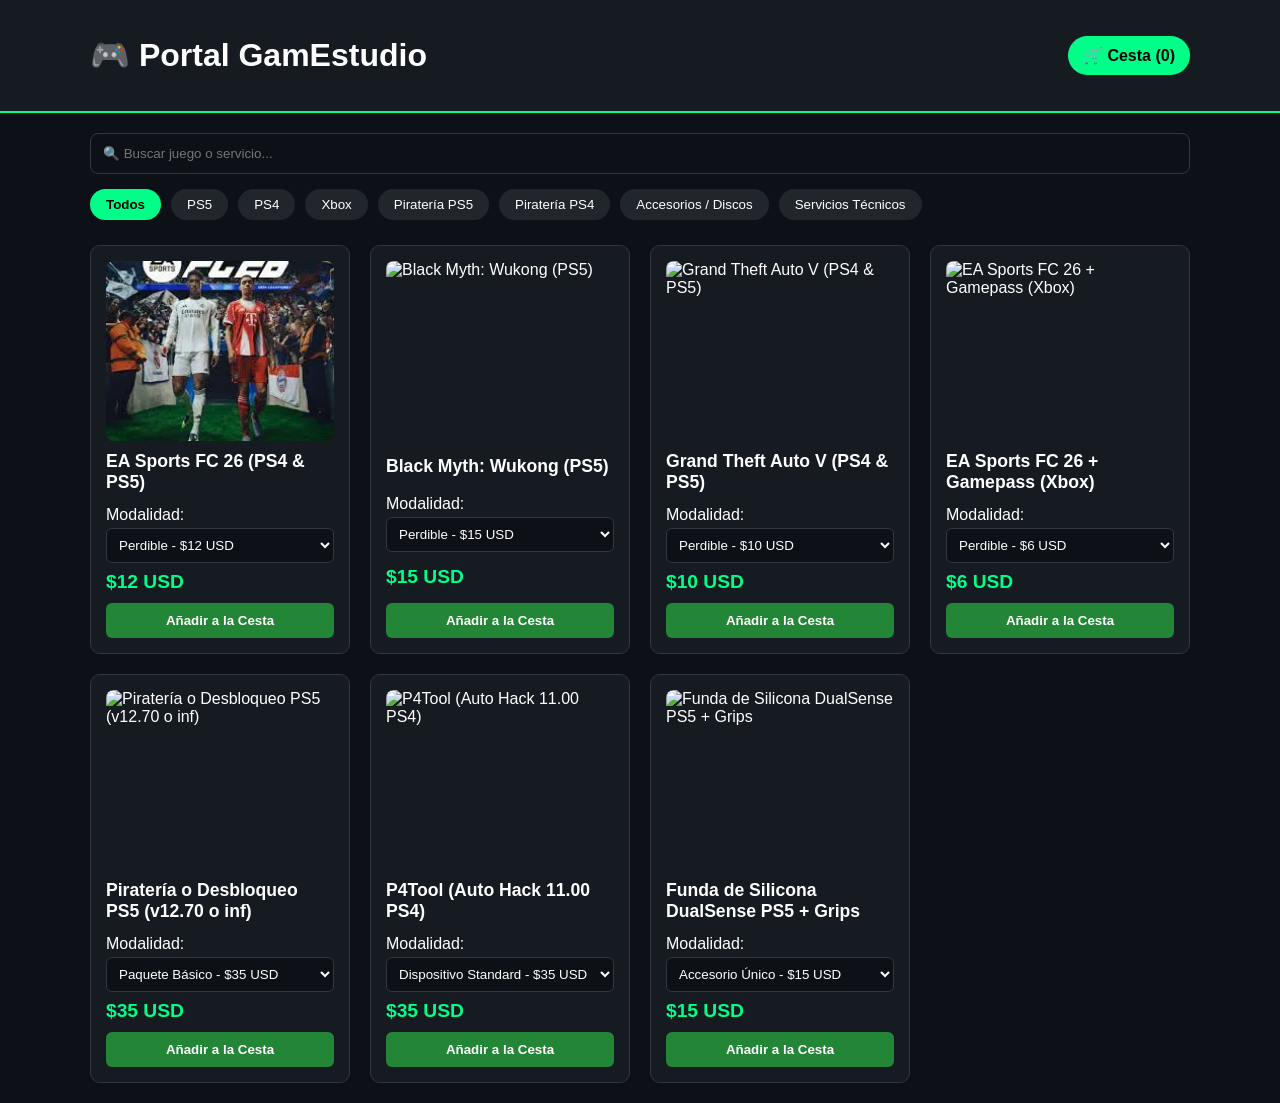
==== index.html @ 1c2d58c9 "Update index.html" ====
<!DOCTYPE html>
<html lang="es">
<head>
  <meta charset="UTF-8">
  <meta name="viewport" content="width=device-width, initial-scale=1.0">
  <title>Portal GamEstudio | Tienda de Videojuegos</title>
  <link rel="stylesheet" href="styles.css">
</head>
<body>

  <header>
    <div class="header-container">
      <h1>🎮 Portal GamEstudio</h1>
      <div class="cart-btn" onclick="toggleCart()">
        🛒 Cesta (<span id="cart-count">0</span>)
      </div>
    </div>
  </header>

  <main class="main-container">
    <!-- Buscador y Filtros por Categoría -->
    <section class="controls">
      <input type="text" id="search-input" placeholder="🔍 Buscar juego o servicio..." onkeyup="filterProducts()">
      <div class="categories">
        <button class="cat-btn active" onclick="filterCategory('todos')">Todos</button>
        <button class="cat-btn" onclick="filterCategory('ps5')">PS5</button>
        <button class="cat-btn" onclick="filterCategory('ps4')">PS4</button>
        <button class="cat-btn" onclick="filterCategory('xbox')">Xbox</button>
        <button class="cat-btn" onclick="filterCategory('pirateria_ps5')">Piratería PS5</button>
        <button class="cat-btn" onclick="filterCategory('pirateria_ps4')">Piratería PS4</button>
        <button class="cat-btn" onclick="filterCategory('perifericos')">Accesorios / Discos</button>
        <button class="cat-btn" onclick="filterCategory('servicios')">Servicios Técnicos</button>
      </div>
    </section>

    <!-- Catálogo de Productos -->
    <section id="product-grid" class="product-grid">
      <!-- Los productos se cargan dinámicamente -->
    </section>
  </main>

  <!-- Modal del Carrito de Compras -->
  <div id="cart-modal" class="cart-modal">
    <div class="cart-content">
      <h2>Tu Pedido</h2>
      <ul id="cart-items" class="cart-list"></ul>
      
      <!-- Desglose de Totales -->
      <div class="cart-total">
        <div style="font-size: 1.3rem;">Total: <strong>$<span id="cart-total-usd">0</span> USD</strong></div>
        <div id="cup-conversion-box" style="display: none; margin-top: 5px; color: #00ff88; font-weight: bold;">
          Equivalente a pagar: <span id="cart-total-cup">0</span> CUP
        </div>
      </div>

      <div class="form-group">
        <label>Tipo de Entrega:</label>
        <select id="delivery-type" onchange="toggleDeliveryAddress()">
          <option value="Tienda / Digital">En Tienda / Entrega Digital</option>
          <option value="Domicilio">Envío a Domicilio</option>
        </select>

        <!-- Campo de Dirección (Solo visible si selecciona Domicilio) -->
        <div id="address-group" style="display: none; margin-top: 10px;">
          <label>Dirección de entrega (La Habana):</label>
          <input type="text" id="client-address" placeholder="Ej: Calle 31 #4205 e/ 42 y 44, Marianao">
        </div>

        <label style="margin-top: 10px;">Moneda y Método de Pago:</label>
        <select id="payment-method" onchange="toggleExchangeRateInput()">
          <option value="USD - Efectivo">Efectivo en USD ($)</option>
          <option value="CUP - Transferencia">Transferencia en CUP (Transfermóvil / EnZona)</option>
          <option value="CUP - Efectivo">Efectivo en CUP</option>
        </select>

        <label style="margin-top: 10px;">Nombre completo:</label>
        <input type="text" id="client-name" placeholder="Ej: Carlos Pérez">
        
        <label>Teléfono de contacto:</label>
        <input type="tel" id="client-phone" placeholder="Ej: 5351234567">
      </div>

      <button class="btn-whatsapp" onclick="sendWhatsAppOrder()">📲 Enviar Pedido por WhatsApp</button>
      <button class="btn-close" onclick="toggleCart()">Cerrar</button>
    </div>
  </div>

  <!-- Contenedor para notificaciones flotantes -->
  <div id="toast-container" class="toast-container"></div>

  <script src="app.js"></script>
</body>
</html>
---- styles.css ----
:root {
  --bg-color: #0d1117;
  --card-bg: #161b22;
  --accent-color: #00ff88;
  --text-color: #ffffff;
  --secondary-text: #8b949e;
}

body {
  font-family: 'Segoe UI', Tahoma, Geneva, Verdana, sans-serif;
  background-color: var(--bg-color);
  color: var(--text-color);
  margin: 0;
  padding: 0;
}

header {
  background: #161b22;
  padding: 15px 20px;
  border-bottom: 2px solid var(--accent-color);
}

.header-container {
  max-width: 1100px;
  margin: 0 auto;
  display: flex;
  justify-content: space-between;
  align-items: center;
}

.cart-btn {
  background: var(--accent-color);
  color: #000;
  font-weight: bold;
  padding: 10px 15px;
  border-radius: 20px;
  cursor: pointer;
}

.main-container {
  max-width: 1100px;
  margin: 20px auto;
  padding: 0 15px;
}

.controls {
  margin-bottom: 20px;
}

#search-input {
  width: 100%;
  padding: 12px;
  border-radius: 8px;
  border: 1px solid #30363d;
  background: #0d1117;
  color: #fff;
  box-sizing: border-box;
  margin-bottom: 15px;
}

.categories {
  display: flex;
  gap: 10px;
  overflow-x: auto;
  padding-bottom: 5px;
}

.cat-btn {
  background: #21262d;
  color: #fff;
  border: none;
  padding: 8px 16px;
  border-radius: 20px;
  cursor: pointer;
  white-space: nowrap;
}

.cat-btn.active {
  background: var(--accent-color);
  color: #000;
  font-weight: bold;
}

.product-grid {
  display: grid;
  grid-template-columns: repeat(auto-fill, minmax(220px, 1fr));
  gap: 20px;
}

.product-card {
  background: var(--card-bg);
  border: 1px solid #30363d;
  border-radius: 10px;
  padding: 15px;
  display: flex;
  flex-direction: column;
  justify-content: space-between;
}

.product-card img {
  width: 100%;
  height: 180px;
  object-fit: cover;
  border-radius: 8px;
}

.product-card h3 {
  font-size: 1.1rem;
  margin: 10px 0 5px 0;
}

.price {
  color: var(--accent-color);
  font-size: 1.2rem;
  font-weight: bold;
  margin-bottom: 10px;
}

.option-select-container {
  margin: 8px 0;
}

.option-select-container select, .form-group select, .form-group input {
  width: 100%;
  padding: 8px;
  background: #0d1117;
  color: #fff;
  border: 1px solid #30363d;
  border-radius: 6px;
  margin-top: 4px;
  box-sizing: border-box;
}

.btn-add {
  background: #238636;
  color: white;
  border: none;
  padding: 10px;
  border-radius: 6px;
  cursor: pointer;
  font-weight: bold;
}

/* Modal Carrito */
.cart-modal {
  display: none;
  position: fixed;
  top: 0; left: 0; width: 100%; height: 100%;
  background: rgba(0,0,0,0.8);
  justify-content: center;
  align-items: center;
  z-index: 1000;
}

.cart-content {
  background: var(--card-bg);
  padding: 20px;
  border-radius: 10px;
  width: 90%;
  max-width: 450px;
  max-height: 90vh;
  overflow-y: auto;
}

.cart-list {
  list-style: none;
  padding: 0;
  max-height: 180px;
  overflow-y: auto;
}

.cart-item-row {
  display: flex;
  justify-content: space-between;
  align-items: center;
  background: #0d1117;
  padding: 8px;
  margin-bottom: 6px;
  border-radius: 6px;
  border: 1px solid #30363d;
}

.btn-delete {
  background: transparent;
  border: none;
  cursor: pointer;
  font-size: 1.1rem;
}

.cart-total {
  background: #21262d;
  padding: 10px;
  border-radius: 6px;
  margin: 10px 0;
  text-align: center;
}

.btn-whatsapp {
  background: #25d366;
  color: white;
  border: none;
  width: 100%;
  padding: 12px;
  border-radius: 6px;
  font-weight: bold;
  cursor: pointer;
  margin-top: 10px;
}

.btn-close {
  background: #da3633;
  color: white;
  border: none;
  width: 100%;
  padding: 8px;
  border-radius: 6px;
  margin-top: 5px;
  cursor: pointer;
}
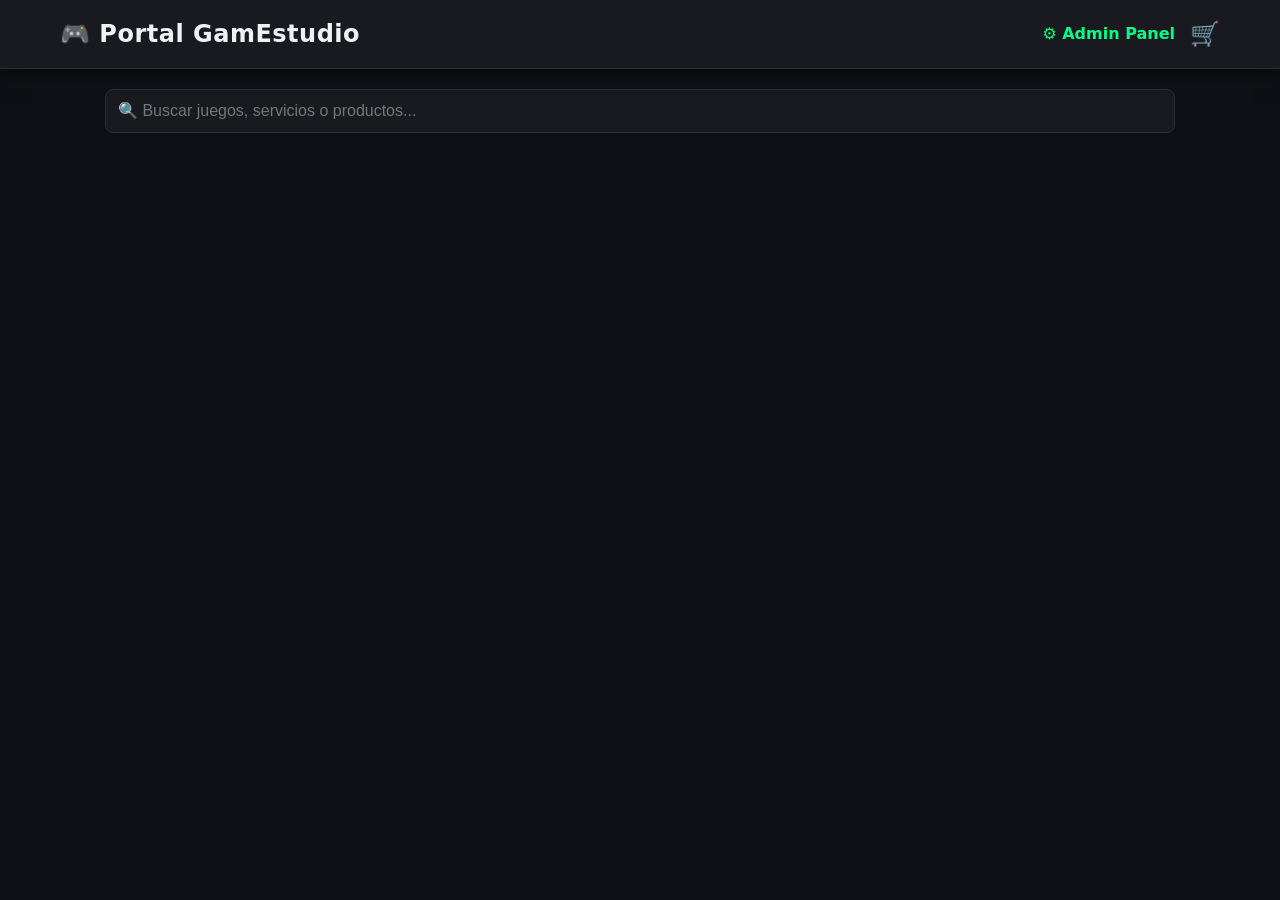
==== commit 8b99a291: "Update index.html" ====
--- a/index.html
+++ b/index.html
@@ -3,89 +3,114 @@
 <head>
   <meta charset="UTF-8">
   <meta name="viewport" content="width=device-width, initial-scale=1.0">
-  <title>Portal GamEstudio | Tienda de Videojuegos</title>
+  <title>Portal GamEstudio - Tienda Digital</title>
   <link rel="stylesheet" href="styles.css">
+  <style>
+    /* Estilos base para el modal de la cesta */
+    .modal {
+      display: none;
+      position: fixed;
+      top: 0;
+      left: 0;
+      width: 100%;
+      height: 100%;
+      background: rgba(0, 0, 0, 0.7);
+      justify-content: center;
+      align-items: center;
+      z-index: 1000;
+    }
+    .modal-content {
+      background: var(--bg-card, #1e1e2f);
+      padding: 20px;
+      border-radius: 12px;
+      width: 90%;
+      max-width: 500px;
+      max-height: 80vh;
+      overflow-y: auto;
+      border: 1px solid var(--border-color, #333);
+      position: relative;
+      color: var(--text-main, #fff);
+    }
+    .close-btn {
+      position: absolute;
+      top: 10px;
+      right: 15px;
+      font-size: 1.5rem;
+      cursor: pointer;
+      background: none;
+      border: none;
+      color: var(--text-muted, #aaa);
+    }
+  </style>
 </head>
 <body>
 
   <header>
-    <div class="header-container">
+    <div class="header-container" style="display:flex; justify-content:space-between; align-items:center; padding: 15px 20px;">
       <h1>🎮 Portal GamEstudio</h1>
-      <div class="cart-btn" onclick="toggleCart()">
-        🛒 Cesta (<span id="cart-count">0</span>)
+      <div style="display:flex; gap:15px; align-items:center;">
+        <a href="admin.html" style="color: var(--accent-color, #00ff88); text-decoration: none; font-weight: bold;">⚙️ Admin Panel</a>
+        <button type="button" onclick="abrirModalCarrito()" style="position:relative; background:none; border:none; font-size:1.5rem; cursor:pointer;">
+          🛒 <span id="cart-count" style="display:none; position:absolute; top:-5px; right:-10px; background:red; color:white; border-radius:50%; padding:2px 6px; font-size:0.75rem; font-weight:bold;">0</span>
+        </button>
       </div>
     </div>
   </header>
 
-  <main class="main-container">
-    <!-- Buscador y Filtros por Categoría -->
-    <section class="controls">
-      <input type="text" id="search-input" placeholder="🔍 Buscar juego o servicio..." onkeyup="filterProducts()">
-      <div class="categories">
-        <button class="cat-btn active" onclick="filterCategory('todos')">Todos</button>
-        <button class="cat-btn" onclick="filterCategory('ps5')">PS5</button>
-        <button class="cat-btn" onclick="filterCategory('ps4')">PS4</button>
-        <button class="cat-btn" onclick="filterCategory('xbox')">Xbox</button>
-        <button class="cat-btn" onclick="filterCategory('pirateria_ps5')">Piratería PS5</button>
-        <button class="cat-btn" onclick="filterCategory('pirateria_ps4')">Piratería PS4</button>
-        <button class="cat-btn" onclick="filterCategory('perifericos')">Accesorios / Discos</button>
-        <button class="cat-btn" onclick="filterCategory('servicios')">Servicios Técnicos</button>
-      </div>
-    </section>
+  <main style="max-width: 1100px; margin: 20px auto; padding: 0 15px;">
+    <!-- Buscador -->
+    <div style="margin-bottom: 20px;">
+      <input type="text" id="search-input" placeholder="🔍 Buscar juegos, servicios o productos..." oninput="filtrarProductos()" style="width: 100%; padding: 12px; border-radius: 8px; border: 1px solid var(--border-color, #333); background: var(--bg-card, #1e1e2f); color: #fff;">
+    </div>
 
-    <!-- Catálogo de Productos -->
-    <section id="product-grid" class="product-grid">
-      <!-- Los productos se cargan dinámicamente -->
-    </section>
+    <!-- Navegación por Categorías -->
+    <nav id="nav-categorias" style="display: flex; gap: 10px; flex-wrap: wrap; margin-bottom: 25px;">
+      <!-- Se carga dinámicamente -->
+    </nav>
+
+    <!-- Catálogo -->
+    <div id="grid-productos" style="display: grid; grid-template-columns: repeat(auto-fill, minmax(220px, 1fr)); gap: 20px;">
+      <!-- Se carga dinámicamente -->
+    </div>
   </main>
 
-  <!-- Modal del Carrito de Compras -->
-  <div id="cart-modal" class="cart-modal">
-    <div class="cart-content">
-      <h2>Tu Pedido</h2>
-      <ul id="cart-items" class="cart-list"></ul>
+  <!-- Modal Cesta de Compras -->
+  <div id="cart-modal" class="modal">
+    <div class="modal-content">
+      <button type="button" class="close-btn" onclick="cerrarModalCarrito()">×</button>
+      <h3>🛒 Tu Cesta de Compras</h3>
       
-      <!-- Desglose de Totales -->
-      <div class="cart-total">
-        <div style="font-size: 1.3rem;">Total: <strong>$<span id="cart-total-usd">0</span> USD</strong></div>
-        <div id="cup-conversion-box" style="display: none; margin-top: 5px; color: #00ff88; font-weight: bold;">
-          Equivalente a pagar: <span id="cart-total-cup">0</span> CUP
-        </div>
+      <div id="cart-items-container" style="margin: 20px 0;">
+        <!-- Elementos del carrito -->
       </div>
 
-      <div class="form-group">
-        <label>Tipo de Entrega:</label>
-        <select id="delivery-type" onchange="toggleDeliveryAddress()">
-          <option value="Tienda / Digital">En Tienda / Entrega Digital</option>
-          <option value="Domicilio">Envío a Domicilio</option>
-        </select>
-
-        <!-- Campo de Dirección (Solo visible si selecciona Domicilio) -->
-        <div id="address-group" style="display: none; margin-top: 10px;">
-          <label>Dirección de entrega (La Habana):</label>
-          <input type="text" id="client-address" placeholder="Ej: Calle 31 #4205 e/ 42 y 44, Marianao">
+      <div style="border-top: 1px solid var(--border-color, #333); padding-top: 15px; margin-top: 15px;">
+        <div style="display: flex; justify-content: space-between; margin-bottom: 8px;">
+          <span>Total en USD:</span>
+          <strong id="cart-total-usd">$0.00 USD</strong>
         </div>
 
-        <label style="margin-top: 10px;">Moneda y Método de Pago:</label>
-        <select id="payment-method" onchange="toggleExchangeRateInput()">
-          <option value="USD - Efectivo">Efectivo en USD ($)</option>
-          <option value="CUP - Transferencia">Transferencia en CUP (Transfermóvil / EnZona)</option>
-          <option value="CUP - Efectivo">Efectivo en CUP</option>
-        </select>
+        <div style="display: flex; justify-content: space-between; align-items: center; margin-bottom: 15px;">
+          <label for="cart-currency-select">Moneda de Pago:</label>
+          <select id="cart-currency-select" onchange="calcularTotalConvertido()" style="padding: 5px; border-radius: 4px; background: var(--bg-primary, #121212); color: #fff; border: 1px solid var(--border-color, #333);">
+            <option value="USD">USD ($)</option>
+            <option value="CUP">CUP (₱)</option>
+            <option value="MLC">MLC ($)</option>
+          </select>
+        </div>
 
-        <label style="margin-top: 10px;">Nombre completo:</label>
-        <input type="text" id="client-name" placeholder="Ej: Carlos Pérez">
-        
-        <label>Teléfono de contacto:</label>
-        <input type="tel" id="client-phone" placeholder="Ej: 5351234567">
+        <div style="display: flex; justify-content: space-between; font-size: 1.1rem; color: var(--accent-color, #00ff88); font-weight: bold; margin-bottom: 20px;">
+          <span>Total Convertido:</span>
+          <span id="cart-total-convertido">0.00 USD</span>
+        </div>
+
+        <button type="button" class="btn-whatsapp" onclick="enviarPedidoWhatsApp(event)" style="width: 100%; padding: 12px; background: #25D366; color: #000; border: none; border-radius: 8px; font-weight: bold; cursor: pointer; font-size: 1rem;">
+          📲 Enviar Pedido por WhatsApp
+        </button>
       </div>
-
-      <button class="btn-whatsapp" onclick="sendWhatsAppOrder()">📲 Enviar Pedido por WhatsApp</button>
-      <button class="btn-close" onclick="toggleCart()">Cerrar</button>
     </div>
   </div>
 
-  <!-- Contenedor para notificaciones flotantes -->
   <div id="toast-container" class="toast-container"></div>
 
   <script src="app.js"></script>
--- a/styles.css
+++ b/styles.css
@@ -1,100 +1,155 @@
+/* ==========================================================================
+   1. VARIABLES Y CONFIGURACIÓN GENERAL
+   ========================================================================== */
 :root {
-  --bg-color: #0d1117;
-  --card-bg: #161b22;
+  --bg-primary: #0f1015;
+  --bg-card: #181a20;
+  --bg-modal: #1c1f26;
   --accent-color: #00ff88;
-  --text-color: #ffffff;
-  --secondary-text: #8b949e;
-}
-
-body {
-  font-family: 'Segoe UI', Tahoma, Geneva, Verdana, sans-serif;
-  background-color: var(--bg-color);
-  color: var(--text-color);
+  --accent-hover: #00cc6a;
+  --text-main: #f0f0f5;
+  --text-muted: #a0a5b5;
+  --border-color: #2a2e39;
+  --danger-color: #ff4757;
+  --font-family: 'Segoe UI', system-ui, -apple-system, sans-serif;
+}
+
+* {
+  box-sizing: border-box;
   margin: 0;
   padding: 0;
 }
 
+body {
+  background-color: var(--bg-primary);
+  color: var(--text-main);
+  font-family: var(--font-family);
+  line-height: 1.6;
+  padding-bottom: 40px;
+}
+
+/* ==========================================================================
+   2. ENCABEZADO (HEADER)
+   ========================================================================== */
 header {
-  background: #161b22;
+  background-color: var(--bg-card);
+  border-bottom: 1px solid var(--border-color);
+  position: sticky;
+  top: 0;
+  z-index: 1000;
+  box-shadow: 0 4px 20px rgba(0, 0, 0, 0.5);
+}
+
+.header-container {
+  max-width: 1200px;
+  margin: 0 auto;
   padding: 15px 20px;
-  border-bottom: 2px solid var(--accent-color);
-}
-
-.header-container {
-  max-width: 1100px;
-  margin: 0 auto;
   display: flex;
   justify-content: space-between;
   align-items: center;
+}
+
+header h1 {
+  font-size: 1.5rem;
+  color: var(--text-main);
+  letter-spacing: 0.5px;
 }
 
 .cart-btn {
   background: var(--accent-color);
   color: #000;
   font-weight: bold;
-  padding: 10px 15px;
+  padding: 10px 18px;
   border-radius: 20px;
   cursor: pointer;
-}
-
+  transition: transform 0.2s ease, background 0.2s ease;
+}
+
+.cart-btn:hover {
+  background: var(--accent-hover);
+  transform: scale(1.03);
+}
+
+/* ==========================================================================
+   3. CONTROLES: BUSCADOR Y CATEGORÍAS
+   ========================================================================== */
 .main-container {
-  max-width: 1100px;
-  margin: 20px auto;
-  padding: 0 15px;
+  max-width: 1200px;
+  margin: 25px auto;
+  padding: 0 20px;
 }
 
 .controls {
-  margin-bottom: 20px;
+  margin-bottom: 30px;
+  display: flex;
+  flex-direction: column;
+  gap: 15px;
 }
 
 #search-input {
   width: 100%;
-  padding: 12px;
-  border-radius: 8px;
-  border: 1px solid #30363d;
-  background: #0d1117;
-  color: #fff;
-  box-sizing: border-box;
-  margin-bottom: 15px;
+  padding: 14px 18px;
+  border-radius: 10px;
+  border: 1px solid var(--border-color);
+  background-color: var(--bg-card);
+  color: var(--text-main);
+  font-size: 1rem;
+  outline: none;
+  transition: border-color 0.2s ease;
+}
+
+#search-input:focus {
+  border-color: var(--accent-color);
 }
 
 .categories {
   display: flex;
-  gap: 10px;
-  overflow-x: auto;
-  padding-bottom: 5px;
+  flex-wrap: wrap;
+  gap: 8px;
 }
 
 .cat-btn {
-  background: #21262d;
-  color: #fff;
-  border: none;
+  background-color: var(--bg-card);
+  color: var(--text-muted);
+  border: 1px solid var(--border-color);
   padding: 8px 16px;
   border-radius: 20px;
   cursor: pointer;
-  white-space: nowrap;
-}
-
+  font-size: 0.9rem;
+  transition: all 0.2s ease;
+}
+
+.cat-btn:hover,
 .cat-btn.active {
-  background: var(--accent-color);
+  background-color: var(--accent-color);
   color: #000;
-  font-weight: bold;
-}
-
+  border-color: var(--accent-color);
+  font-weight: 600;
+}
+
+/* ==========================================================================
+   4. GRILLA DE PRODUCTOS Y TARJETAS
+   ========================================================================== */
 .product-grid {
   display: grid;
-  grid-template-columns: repeat(auto-fill, minmax(220px, 1fr));
+  grid-template-columns: repeat(auto-fill, minmax(260px, 1fr));
   gap: 20px;
 }
 
 .product-card {
-  background: var(--card-bg);
-  border: 1px solid #30363d;
-  border-radius: 10px;
-  padding: 15px;
+  background-color: var(--bg-card);
+  border: 1px solid var(--border-color);
+  border-radius: 12px;
+  padding: 16px;
   display: flex;
   flex-direction: column;
   justify-content: space-between;
+  transition: transform 0.2s ease, box-shadow 0.2s ease;
+}
+
+.product-card:hover {
+  transform: translateY(-4px);
+  box-shadow: 0 8px 25px rgba(0, 0, 0, 0.4);
 }
 
 .product-card img {
@@ -102,69 +157,101 @@
   height: 180px;
   object-fit: cover;
   border-radius: 8px;
+  margin-bottom: 12px;
+  background-color: #000;
 }
 
 .product-card h3 {
   font-size: 1.1rem;
-  margin: 10px 0 5px 0;
-}
-
-.price {
+  margin-bottom: 10px;
+  line-height: 1.3;
+}
+
+.option-select-container {
+  margin-bottom: 12px;
+}
+
+.option-select-container label {
+  display: block;
+  font-size: 0.8rem;
+  color: var(--text-muted);
+  margin-bottom: 4px;
+}
+
+.product-card select {
+  width: 100%;
+  padding: 8px;
+  border-radius: 6px;
+  border: 1px solid var(--border-color);
+  background-color: var(--bg-primary);
+  color: var(--text-main);
+  outline: none;
+}
+
+.product-card .price {
+  font-size: 1.25rem;
+  font-weight: bold;
   color: var(--accent-color);
-  font-size: 1.2rem;
+  margin-bottom: 12px;
+}
+
+.btn-add {
+  background-color: transparent;
+  color: var(--accent-color);
+  border: 1px solid var(--accent-color);
+  padding: 10px;
+  border-radius: 8px;
   font-weight: bold;
-  margin-bottom: 10px;
-}
-
-.option-select-container {
-  margin: 8px 0;
-}
-
-.option-select-container select, .form-group select, .form-group input {
-  width: 100%;
-  padding: 8px;
-  background: #0d1117;
-  color: #fff;
-  border: 1px solid #30363d;
-  border-radius: 6px;
-  margin-top: 4px;
-  box-sizing: border-box;
-}
-
-.btn-add {
-  background: #238636;
-  color: white;
-  border: none;
-  padding: 10px;
-  border-radius: 6px;
-  cursor: pointer;
-  font-weight: bold;
-}
-
-/* Modal Carrito */
+  cursor: pointer;
+  width: 100%;
+  transition: all 0.2s ease;
+}
+
+.btn-add:hover {
+  background-color: var(--accent-color);
+  color: #000;
+}
+
+/* ==========================================================================
+   5. MODAL DEL CARRITO / CESTA
+   ========================================================================== */
 .cart-modal {
   display: none;
   position: fixed;
-  top: 0; left: 0; width: 100%; height: 100%;
-  background: rgba(0,0,0,0.8);
+  top: 0;
+  left: 0;
+  width: 100%;
+  height: 100%;
+  background-color: rgba(0, 0, 0, 0.75);
+  backdrop-filter: blur(4px);
+  z-index: 1500;
   justify-content: center;
   align-items: center;
-  z-index: 1000;
+  padding: 15px;
 }
 
 .cart-content {
-  background: var(--card-bg);
-  padding: 20px;
-  border-radius: 10px;
-  width: 90%;
-  max-width: 450px;
+  background-color: var(--bg-modal);
+  border: 1px solid var(--border-color);
+  border-radius: 14px;
+  width: 100%;
+  max-width: 500px;
   max-height: 90vh;
   overflow-y: auto;
+  padding: 24px;
+  box-shadow: 0 10px 30px rgba(0, 0, 0, 0.6);
+}
+
+.cart-content h2 {
+  margin-bottom: 15px;
+  font-size: 1.4rem;
+  border-bottom: 1px solid var(--border-color);
+  padding-bottom: 10px;
 }
 
 .cart-list {
   list-style: none;
-  padding: 0;
+  margin-bottom: 15px;
   max-height: 180px;
   overflow-y: auto;
 }
@@ -173,47 +260,167 @@
   display: flex;
   justify-content: space-between;
   align-items: center;
-  background: #0d1117;
-  padding: 8px;
-  margin-bottom: 6px;
+  padding: 10px 0;
+  border-bottom: 1px solid var(--border-color);
+}
+
+.cart-item-row small span {
+  color: var(--accent-color);
+}
+
+.btn-delete {
+  background: none;
+  border: none;
+  cursor: pointer;
+  font-size: 1rem;
+  padding: 4px;
+}
+
+.cart-total {
+  background-color: var(--bg-primary);
+  padding: 12px 16px;
+  border-radius: 8px;
+  margin-bottom: 20px;
+  border: 1px solid var(--border-color);
+}
+
+/* Formulario dentro del modal */
+.form-group {
+  display: flex;
+  flex-direction: column;
+  gap: 8px;
+  margin-bottom: 20px;
+}
+
+.form-group label {
+  font-size: 0.85rem;
+  color: var(--text-muted);
+}
+
+.form-group input,
+.form-group select {
+  width: 100%;
+  padding: 10px 12px;
   border-radius: 6px;
-  border: 1px solid #30363d;
-}
-
-.btn-delete {
-  background: transparent;
+  border: 1px solid var(--border-color);
+  background-color: var(--bg-primary);
+  color: var(--text-main);
+  outline: none;
+  font-size: 0.95rem;
+}
+
+.form-group input:focus,
+.form-group select:focus {
+  border-color: var(--accent-color);
+}
+
+/* Botones del Modal */
+.btn-whatsapp {
+  width: 100%;
+  background-color: #25d366;
+  color: #fff;
   border: none;
-  cursor: pointer;
-  font-size: 1.1rem;
-}
-
-.cart-total {
-  background: #21262d;
+  padding: 12px;
+  border-radius: 8px;
+  font-weight: bold;
+  font-size: 1rem;
+  cursor: pointer;
+  margin-bottom: 10px;
+  transition: background-color 0.2s ease;
+}
+
+.btn-whatsapp:hover {
+  background-color: #1eb956;
+}
+
+.btn-close {
+  width: 100%;
+  background-color: transparent;
+  color: var(--text-muted);
+  border: 1px solid var(--border-color);
   padding: 10px;
-  border-radius: 6px;
-  margin: 10px 0;
-  text-align: center;
-}
-
-.btn-whatsapp {
-  background: #25d366;
-  color: white;
-  border: none;
-  width: 100%;
-  padding: 12px;
-  border-radius: 6px;
-  font-weight: bold;
-  cursor: pointer;
-  margin-top: 10px;
-}
-
-.btn-close {
-  background: #da3633;
-  color: white;
-  border: none;
-  width: 100%;
-  padding: 8px;
-  border-radius: 6px;
-  margin-top: 5px;
-  cursor: pointer;
-}
+  border-radius: 8px;
+  cursor: pointer;
+  transition: background-color 0.2s ease;
+}
+
+.btn-close:hover {
+  background-color: var(--border-color);
+  color: var(--text-main);
+}
+
+/* ==========================================================================
+   6. NOTIFICACIONES FLOTANTES (TOAST NOTIFICATIONS)
+   ========================================================================== */
+.toast-container {
+  position: fixed;
+  bottom: 20px;
+  right: 20px;
+  z-index: 2000;
+  display: flex;
+  flex-direction: column;
+  gap: 10px;
+  max-width: 90%;
+}
+
+.toast {
+  background: var(--bg-modal);
+  color: var(--text-main);
+  border-left: 4px solid var(--accent-color);
+  padding: 12px 20px;
+  border-radius: 8px;
+  box-shadow: 0 4px 15px rgba(0, 0, 0, 0.5);
+  font-size: 0.95rem;
+  display: flex;
+  align-items: center;
+  gap: 10px;
+  animation: slideIn 0.3s ease, fadeOut 0.3s ease 2.7s forwards;
+}
+
+@keyframes slideIn {
+  from {
+    transform: translateX(100%);
+    opacity: 0;
+  }
+  to {
+    transform: translateX(0);
+    opacity: 1;
+  }
+}
+
+@keyframes fadeOut {
+  from {
+    opacity: 1;
+  }
+  to {
+    opacity: 0;
+  }
+}
+
+/* ==========================================================================
+   7. ADAPTACIONES MÓVILES (RESPONSIVE)
+   ========================================================================== */
+@media (max-width: 600px) {
+  .header-container {
+    padding: 12px 15px;
+  }
+
+  header h1 {
+    font-size: 1.2rem;
+  }
+
+  .cart-btn {
+    padding: 8px 14px;
+    font-size: 0.9rem;
+  }
+
+  .product-grid {
+    grid-template-columns: 1fr;
+  }
+
+  .toast-container {
+    left: 10px;
+    right: 10px;
+    bottom: 10px;
+  }
+}
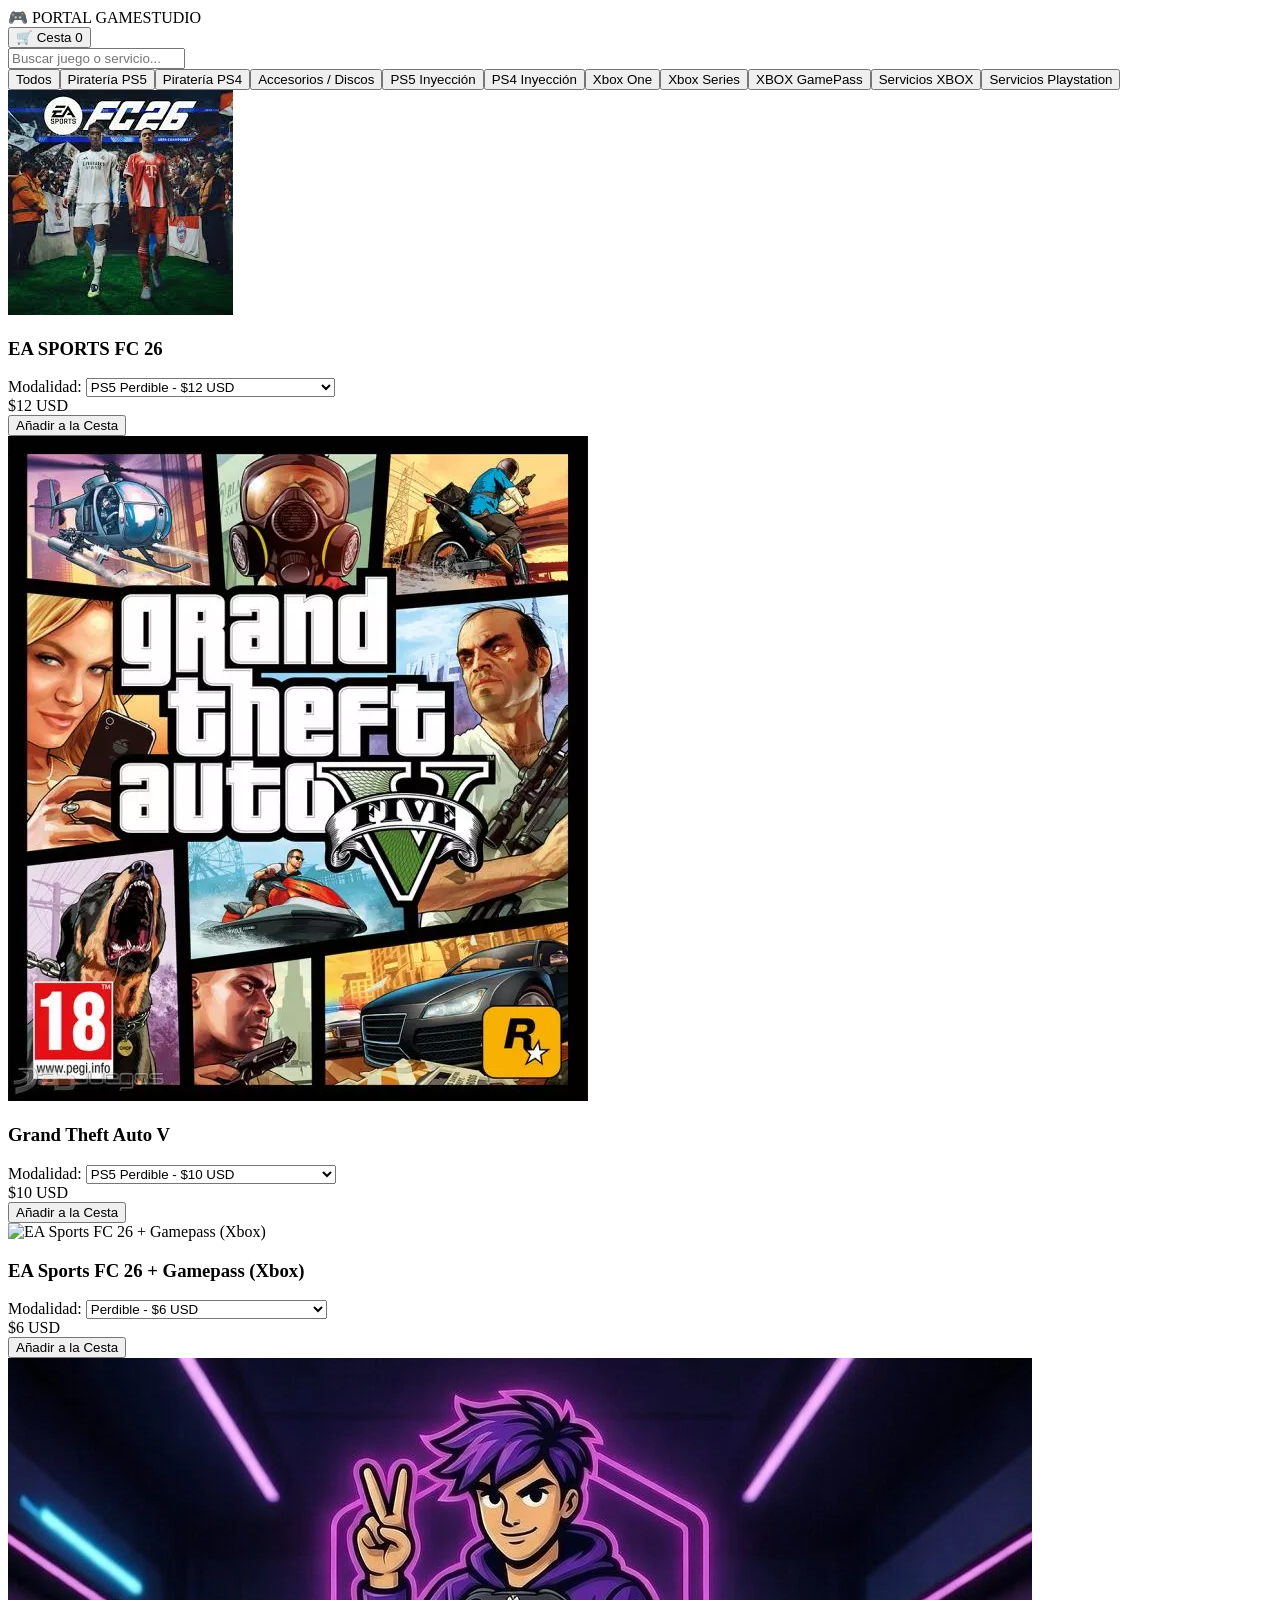
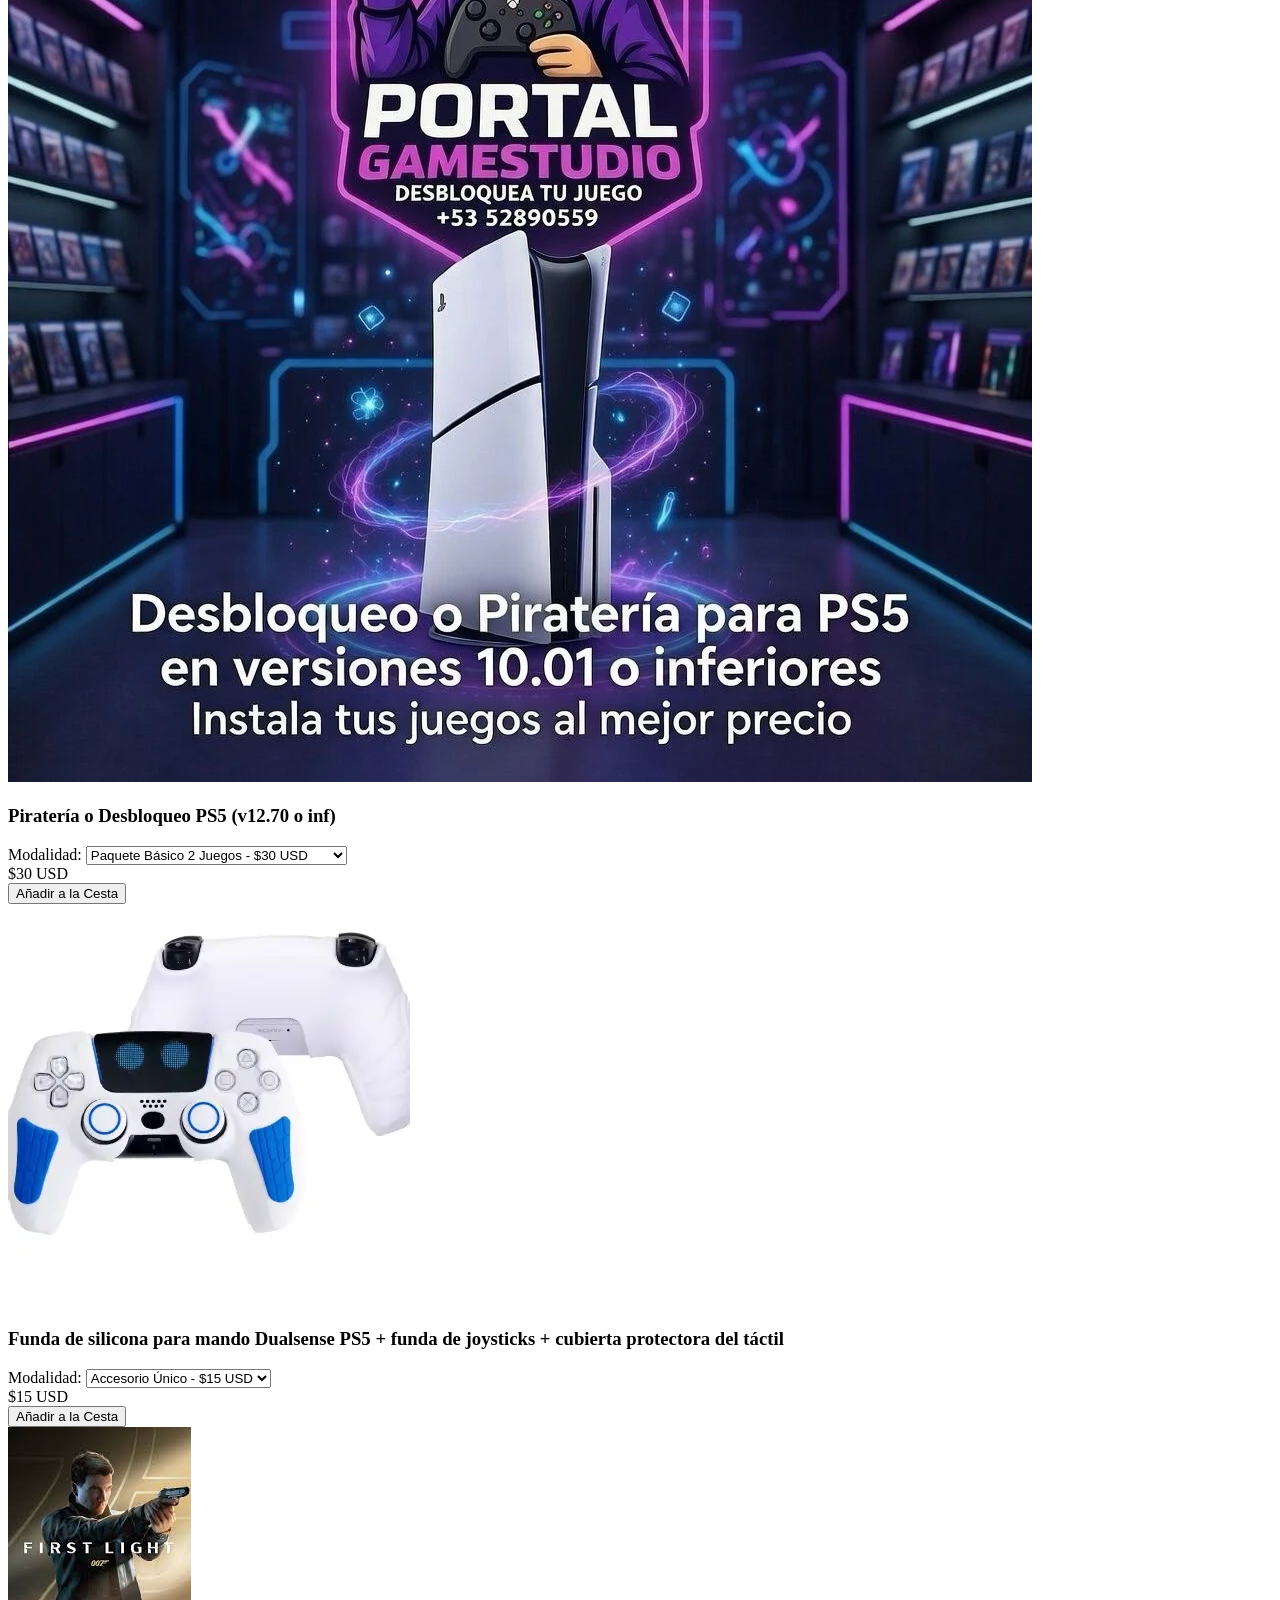
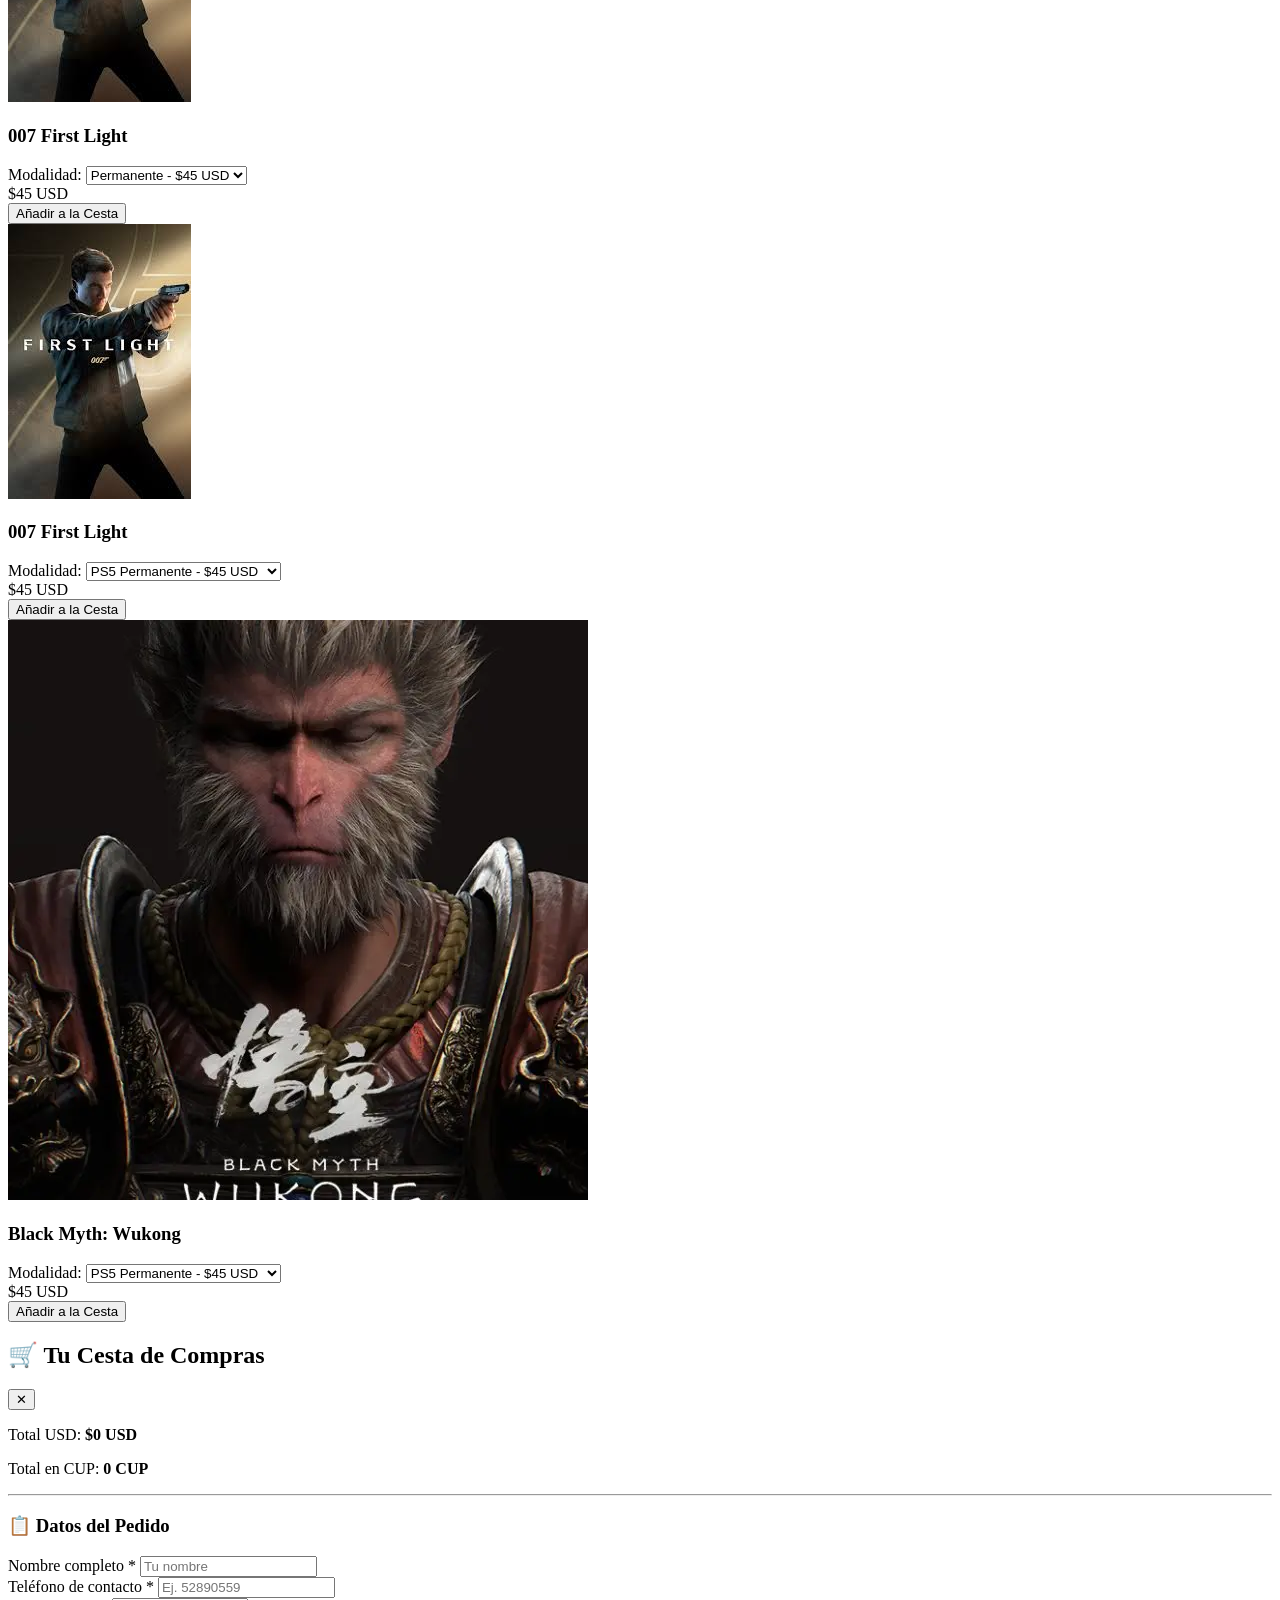
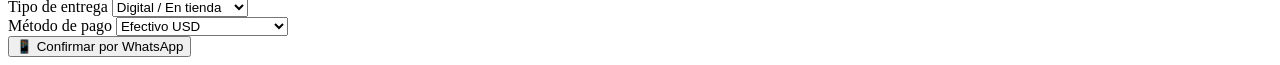
==== commit 3c1f5e7d: "Update index.html" ====
--- a/index.html
+++ b/index.html
@@ -3,115 +3,113 @@
 <head>
   <meta charset="UTF-8">
   <meta name="viewport" content="width=device-width, initial-scale=1.0">
-  <title>Portal GamEstudio - Tienda Digital</title>
-  <link rel="stylesheet" href="styles.css">
-  <style>
-    /* Estilos base para el modal de la cesta */
-    .modal {
-      display: none;
-      position: fixed;
-      top: 0;
-      left: 0;
-      width: 100%;
-      height: 100%;
-      background: rgba(0, 0, 0, 0.7);
-      justify-content: center;
-      align-items: center;
-      z-index: 1000;
-    }
-    .modal-content {
-      background: var(--bg-card, #1e1e2f);
-      padding: 20px;
-      border-radius: 12px;
-      width: 90%;
-      max-width: 500px;
-      max-height: 80vh;
-      overflow-y: auto;
-      border: 1px solid var(--border-color, #333);
-      position: relative;
-      color: var(--text-main, #fff);
-    }
-    .close-btn {
-      position: absolute;
-      top: 10px;
-      right: 15px;
-      font-size: 1.5rem;
-      cursor: pointer;
-      background: none;
-      border: none;
-      color: var(--text-muted, #aaa);
-    }
-  </style>
+  <title>Portal Gamestudio - Catálogo</title>
+  <link rel="stylesheet" href="style.css">
+  <link rel="preconnect" href="https://fonts.googleapis.com">
+  <link rel="preconnect" href="https://fonts.gstatic.com" crossorigin>
+  <link href="https://fonts.googleapis.com/css2?family=Inter:wght@400;500;600;700;800&display=swap" rel="stylesheet">
 </head>
 <body>
 
+  <!-- HEADER -->
   <header>
-    <div class="header-container" style="display:flex; justify-content:space-between; align-items:center; padding: 15px 20px;">
-      <h1>🎮 Portal GamEstudio</h1>
-      <div style="display:flex; gap:15px; align-items:center;">
-        <a href="admin.html" style="color: var(--accent-color, #00ff88); text-decoration: none; font-weight: bold;">⚙️ Admin Panel</a>
-        <button type="button" onclick="abrirModalCarrito()" style="position:relative; background:none; border:none; font-size:1.5rem; cursor:pointer;">
-          🛒 <span id="cart-count" style="display:none; position:absolute; top:-5px; right:-10px; background:red; color:white; border-radius:50%; padding:2px 6px; font-size:0.75rem; font-weight:bold;">0</span>
+    <div class="header-container">
+      <div class="logo">
+        <span class="logo-icon">🎮</span> PORTAL <span>GAMESTUDIO</span>
+      </div>
+      <div class="header-actions">
+        <button class="cart-btn" onclick="toggleCart()">
+          🛒 Cesta <span id="cart-count">0</span>
         </button>
       </div>
     </div>
   </header>
 
-  <main style="max-width: 1100px; margin: 20px auto; padding: 0 15px;">
-    <!-- Buscador -->
-    <div style="margin-bottom: 20px;">
-      <input type="text" id="search-input" placeholder="🔍 Buscar juegos, servicios o productos..." oninput="filtrarProductos()" style="width: 100%; padding: 12px; border-radius: 8px; border: 1px solid var(--border-color, #333); background: var(--bg-card, #1e1e2f); color: #fff;">
-    </div>
+  <!-- CONTENIDO PRINCIPAL -->
+  <main class="container">
+    
+    <!-- BARRA DE BÚSQUEDA Y FILTROS -->
+    <section class="controls">
+      <div class="search-box">
+        <input type="text" id="search-input" placeholder="Buscar juego o servicio..." oninput="filterProducts()">
+      </div>
+      <div class="categories">
+        <!-- Generado dinámicamente -->
+      </div>
+    </section>
 
-    <!-- Navegación por Categorías -->
-    <nav id="nav-categorias" style="display: flex; gap: 10px; flex-wrap: wrap; margin-bottom: 25px;">
-      <!-- Se carga dinámicamente -->
-    </nav>
+    <!-- GRILLA DE PRODUCTOS -->
+    <section id="product-grid" class="grid">
+      <!-- Generado dinámicamente -->
+    </section>
 
-    <!-- Catálogo -->
-    <div id="grid-productos" style="display: grid; grid-template-columns: repeat(auto-fill, minmax(220px, 1fr)); gap: 20px;">
-      <!-- Se carga dinámicamente -->
-    </div>
   </main>
 
-  <!-- Modal Cesta de Compras -->
-  <div id="cart-modal" class="modal">
+  <!-- MODAL / MODAL CESTA DE COMPRAS -->
+  <div id="cart-modal" class="modal-overlay">
     <div class="modal-content">
-      <button type="button" class="close-btn" onclick="cerrarModalCarrito()">×</button>
-      <h3>🛒 Tu Cesta de Compras</h3>
-      
-      <div id="cart-items-container" style="margin: 20px 0;">
-        <!-- Elementos del carrito -->
+      <div class="modal-header">
+        <h2>🛒 Tu Cesta de Compras</h2>
+        <button class="close-btn" onclick="toggleCart()">✕</button>
       </div>
 
-      <div style="border-top: 1px solid var(--border-color, #333); padding-top: 15px; margin-top: 15px;">
-        <div style="display: flex; justify-content: space-between; margin-bottom: 8px;">
-          <span>Total en USD:</span>
-          <strong id="cart-total-usd">$0.00 USD</strong>
+      <div class="modal-body">
+        <ul id="cart-items" class="cart-list">
+          <!-- Elementos de la cesta -->
+        </ul>
+
+        <div class="cart-summary">
+          <p>Total USD: <strong>$<span id="cart-total-usd">0</span> USD</strong></p>
+          <div id="cup-conversion-box" class="conversion-box">
+            <p>Total en CUP: <strong><span id="cart-total-cup">0</span> CUP</strong></p>
+          </div>
         </div>
 
-        <div style="display: flex; justify-content: space-between; align-items: center; margin-bottom: 15px;">
-          <label for="cart-currency-select">Moneda de Pago:</label>
-          <select id="cart-currency-select" onchange="calcularTotalConvertido()" style="padding: 5px; border-radius: 4px; background: var(--bg-primary, #121212); color: #fff; border: 1px solid var(--border-color, #333);">
-            <option value="USD">USD ($)</option>
-            <option value="CUP">CUP (₱)</option>
-            <option value="MLC">MLC ($)</option>
-          </select>
-        </div>
+        <hr>
 
-        <div style="display: flex; justify-content: space-between; font-size: 1.1rem; color: var(--accent-color, #00ff88); font-weight: bold; margin-bottom: 20px;">
-          <span>Total Convertido:</span>
-          <span id="cart-total-convertido">0.00 USD</span>
-        </div>
+        <h3>📋 Datos del Pedido</h3>
+        <form id="order-form" onsubmit="event.preventDefault(); sendWhatsAppOrder();">
+          <div class="form-group">
+            <label for="client-name">Nombre completo *</label>
+            <input type="text" id="client-name" required placeholder="Tu nombre">
+          </div>
 
-        <button type="button" class="btn-whatsapp" onclick="enviarPedidoWhatsApp(event)" style="width: 100%; padding: 12px; background: #25D366; color: #000; border: none; border-radius: 8px; font-weight: bold; cursor: pointer; font-size: 1rem;">
-          📲 Enviar Pedido por WhatsApp
-        </button>
+          <div class="form-group">
+            <label for="client-phone">Teléfono de contacto *</label>
+            <input type="tel" id="client-phone" required placeholder="Ej. 52890559">
+          </div>
+
+          <div class="form-group">
+            <label for="delivery-type">Tipo de entrega</label>
+            <select id="delivery-type" onchange="toggleDeliveryAddress()">
+              <option value="Digital / Remoto">Digital / En tienda</option>
+              <option value="Domicilio">Entrega a domicilio</option>
+            </select>
+          </div>
+
+          <div class="form-group" id="address-group" style="display: none;">
+            <label for="client-address">Dirección exacta</label>
+            <textarea id="client-address" rows="2" placeholder="Dirección para la entrega"></textarea>
+          </div>
+
+          <div class="form-group">
+            <label for="payment-method">Método de pago</label>
+            <select id="payment-method" onchange="toggleExchangeRateInput()">
+              <option value="Efectivo USD">Efectivo USD</option>
+              <option value="Transferencia CUP">Transferencia CUP</option>
+              <option value="Efectivo CUP">Efectivo CUP</option>
+              <option value="USD Digital">USD Digital (MLC / Zelle)</option>
+            </select>
+          </div>
+
+          <button type="submit" class="btn-checkout">📱 Confirmar por WhatsApp</button>
+        </form>
       </div>
     </div>
   </div>
 
-  <div id="toast-container" class="toast-container"></div>
+  <!-- NOTIFICACIONES TOAST -->
+  <div id="toast-container"></div>
 
   <script src="app.js"></script>
 </body>
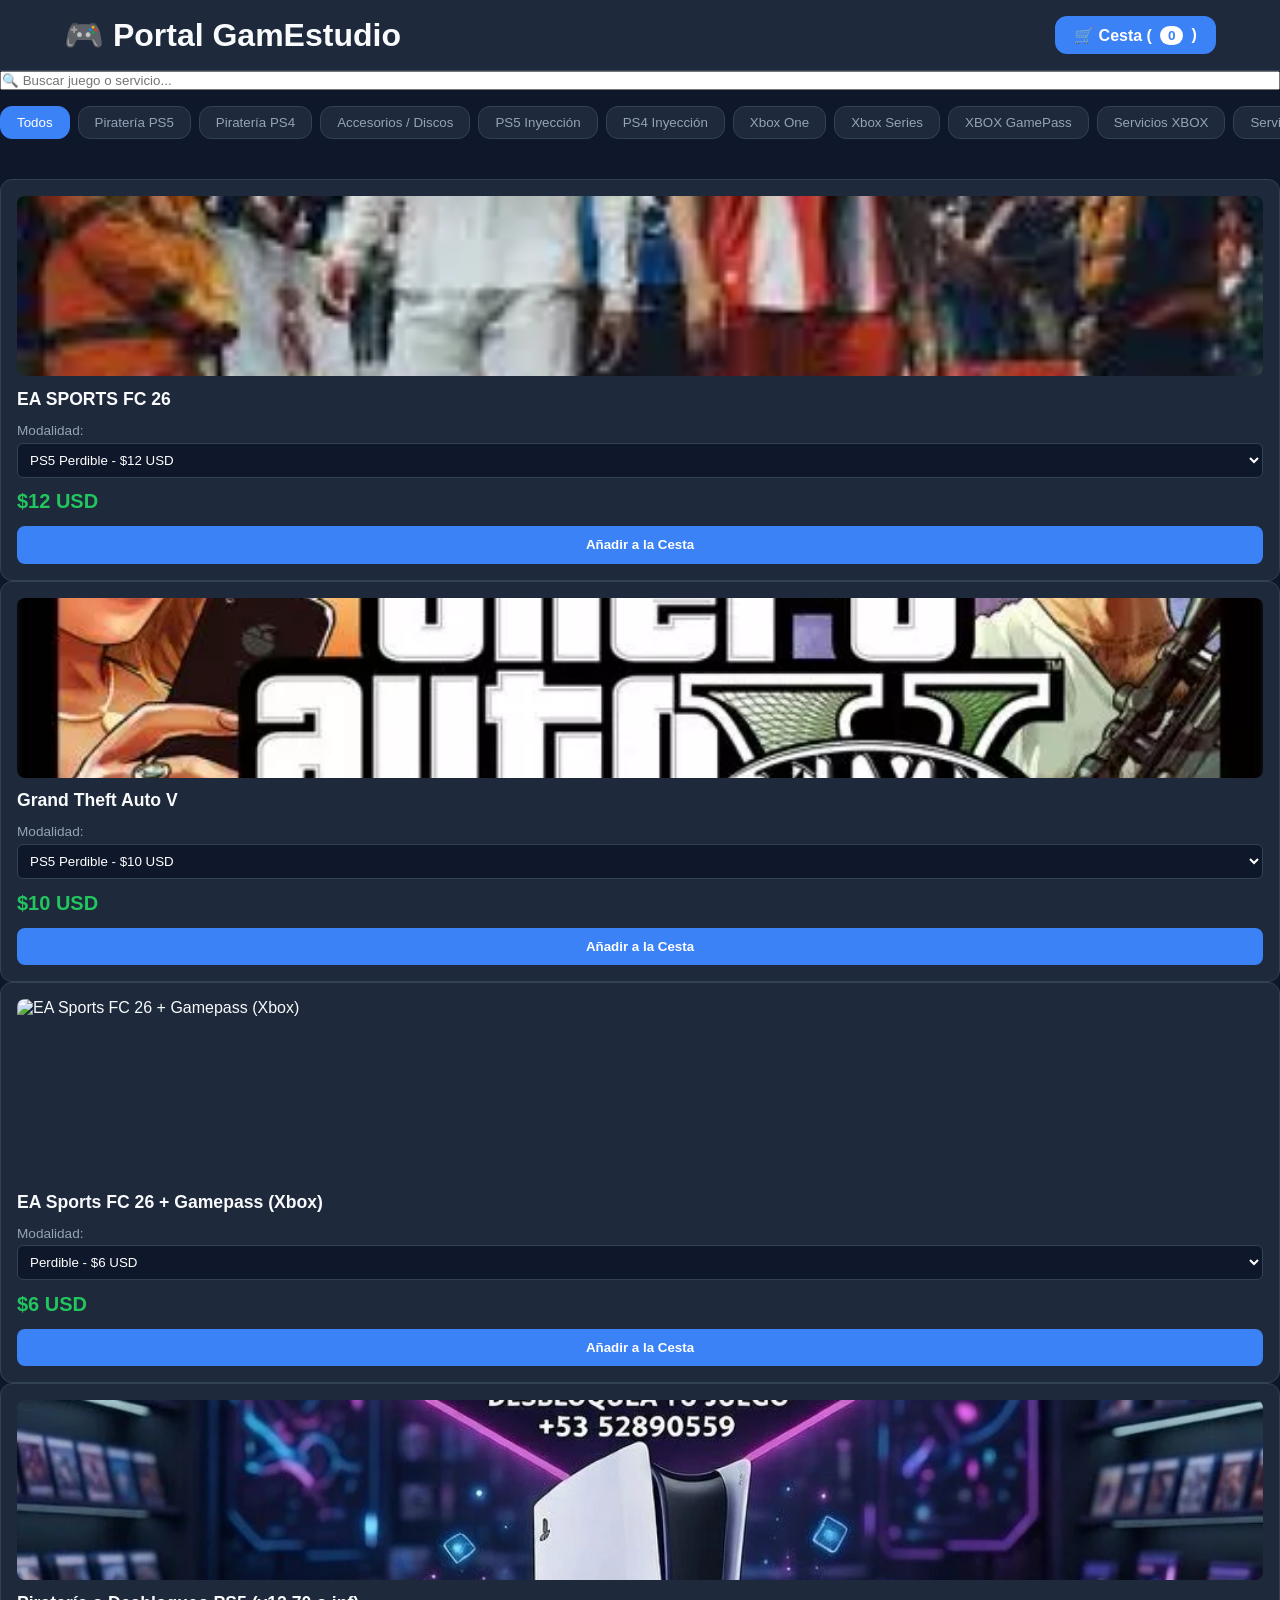
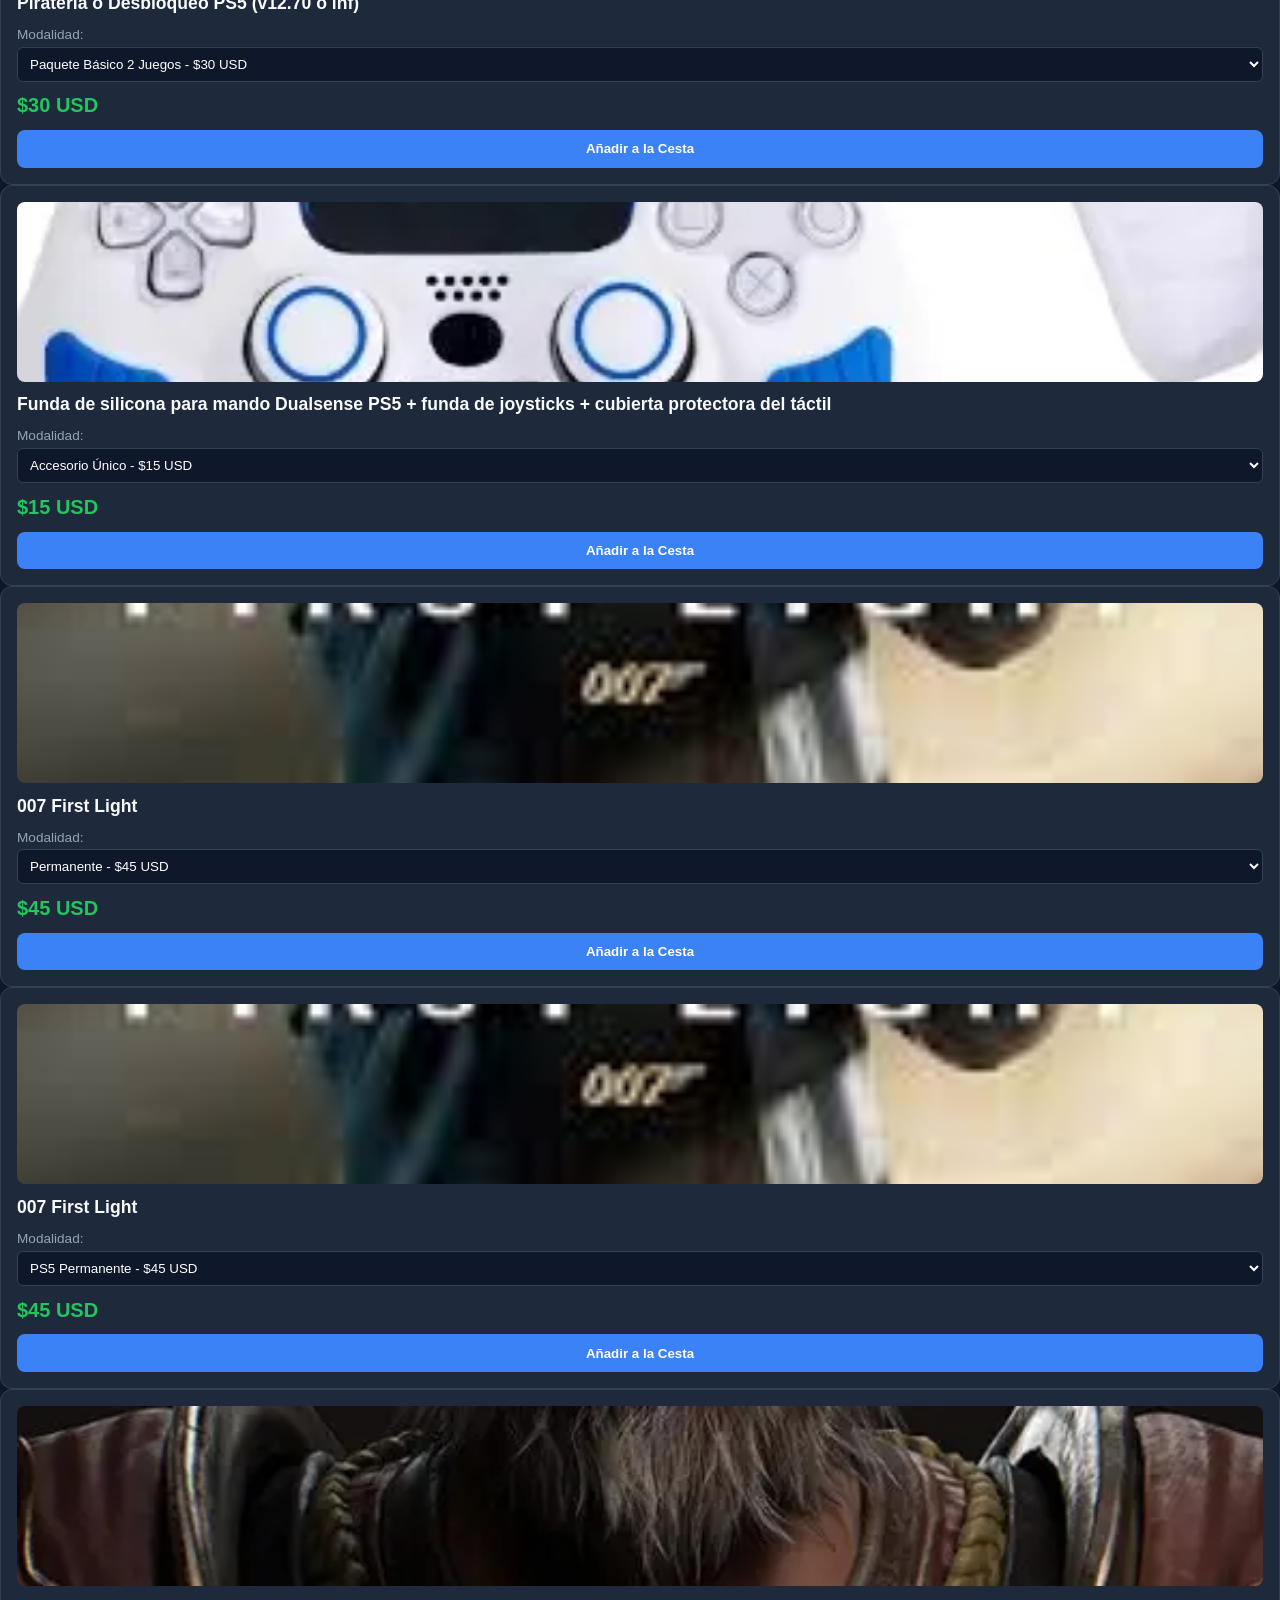
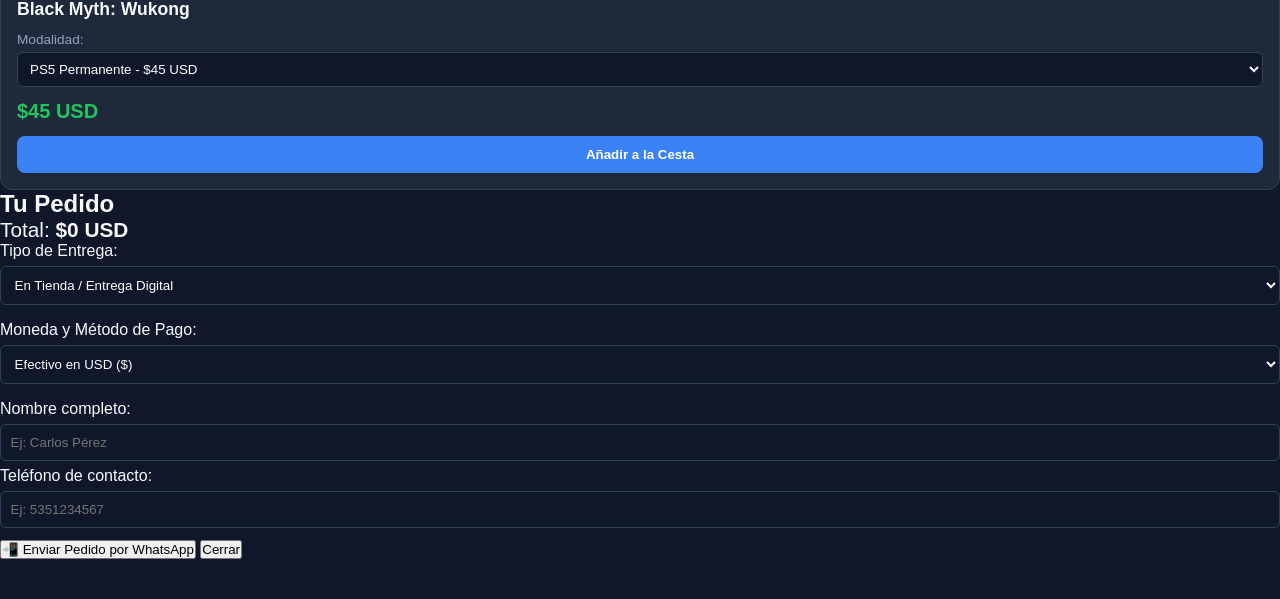
==== commit 1fbe69b2: "Update index.html" ====
--- a/index.html
+++ b/index.html
@@ -3,113 +3,90 @@
 <head>
   <meta charset="UTF-8">
   <meta name="viewport" content="width=device-width, initial-scale=1.0">
-  <title>Portal Gamestudio - Catálogo</title>
-  <link rel="stylesheet" href="style.css">
-  <link rel="preconnect" href="https://fonts.googleapis.com">
-  <link rel="preconnect" href="https://fonts.gstatic.com" crossorigin>
-  <link href="https://fonts.googleapis.com/css2?family=Inter:wght@400;500;600;700;800&display=swap" rel="stylesheet">
+  <title>Portal GamEstudio | Tienda de Videojuegos</title>
+  <link rel="stylesheet" href="styles.css">
 </head>
 <body>
 
-  <!-- HEADER -->
   <header>
     <div class="header-container">
-      <div class="logo">
-        <span class="logo-icon">🎮</span> PORTAL <span>GAMESTUDIO</span>
-      </div>
-      <div class="header-actions">
-        <button class="cart-btn" onclick="toggleCart()">
-          🛒 Cesta <span id="cart-count">0</span>
-        </button>
+      <h1>🎮 Portal GamEstudio</h1>
+      <div class="cart-btn" onclick="toggleCart()">
+        🛒 Cesta (<span id="cart-count">0</span>)
       </div>
     </div>
   </header>
 
-  <!-- CONTENIDO PRINCIPAL -->
-  <main class="container">
-    
-    <!-- BARRA DE BÚSQUEDA Y FILTROS -->
+  <main class="main-container">
+    <!-- Buscador y Filtros por Categoría -->
     <section class="controls">
-      <div class="search-box">
-        <input type="text" id="search-input" placeholder="Buscar juego o servicio..." oninput="filterProducts()">
-      </div>
+      <input type="text" id="search-input" placeholder="🔍 Buscar juego o servicio..." onkeyup="filterProducts()">
       <div class="categories">
-        <!-- Generado dinámicamente -->
+        <button class="cat-btn active" onclick="filterCategory('todos')">Todos</button>
+        <button class="cat-btn" onclick="filterCategory('ps5')">PS5</button>
+        <button class="cat-btn" onclick="filterCategory('ps4')">PS4</button>
+        <button class="cat-btn" onclick="filterCategory('xbox')">Xbox</button>
+        <button class="cat-btn" onclick="filterCategory('pirateria_ps5')">Piratería PS5</button>
+        <button class="cat-btn" onclick="filterCategory('pirateria_ps4')">Piratería PS4</button>
+        <button class="cat-btn" onclick="filterCategory('perifericos')">Accesorios / Discos</button>
+        <button class="cat-btn" onclick="filterCategory('servicios')">Servicios Técnicos</button>
       </div>
     </section>
 
-    <!-- GRILLA DE PRODUCTOS -->
-    <section id="product-grid" class="grid">
-      <!-- Generado dinámicamente -->
+    <!-- Catálogo de Productos -->
+    <section id="product-grid" class="product-grid">
+      <!-- Los productos se cargan dinámicamente -->
     </section>
-
   </main>
 
-  <!-- MODAL / MODAL CESTA DE COMPRAS -->
-  <div id="cart-modal" class="modal-overlay">
-    <div class="modal-content">
-      <div class="modal-header">
-        <h2>🛒 Tu Cesta de Compras</h2>
-        <button class="close-btn" onclick="toggleCart()">✕</button>
+  <!-- Modal del Carrito de Compras -->
+  <div id="cart-modal" class="cart-modal">
+    <div class="cart-content">
+      <h2>Tu Pedido</h2>
+      <ul id="cart-items" class="cart-list"></ul>
+      
+      <!-- Desglose de Totales -->
+      <div class="cart-total">
+        <div style="font-size: 1.3rem;">Total: <strong>$<span id="cart-total-usd">0</span> USD</strong></div>
+        <div id="cup-conversion-box" style="display: none; margin-top: 5px; color: #00ff88; font-weight: bold;">
+          Equivalente a pagar: <span id="cart-total-cup">0</span> CUP
+        </div>
       </div>
 
-      <div class="modal-body">
-        <ul id="cart-items" class="cart-list">
-          <!-- Elementos de la cesta -->
-        </ul>
+      <div class="form-group">
+        <label>Tipo de Entrega:</label>
+        <select id="delivery-type" onchange="toggleDeliveryAddress()">
+          <option value="Tienda / Digital">En Tienda / Entrega Digital</option>
+          <option value="Domicilio">Envío a Domicilio</option>
+        </select>
 
-        <div class="cart-summary">
-          <p>Total USD: <strong>$<span id="cart-total-usd">0</span> USD</strong></p>
-          <div id="cup-conversion-box" class="conversion-box">
-            <p>Total en CUP: <strong><span id="cart-total-cup">0</span> CUP</strong></p>
-          </div>
+        <!-- Campo de Dirección (Solo visible si selecciona Domicilio) -->
+        <div id="address-group" style="display: none; margin-top: 10px;">
+          <label>Dirección de entrega (La Habana):</label>
+          <input type="text" id="client-address" placeholder="Ej: Calle 31 #4205 e/ 42 y 44, Marianao">
         </div>
 
-        <hr>
+        <label style="margin-top: 10px;">Moneda y Método de Pago:</label>
+        <select id="payment-method" onchange="toggleExchangeRateInput()">
+          <option value="USD - Efectivo">Efectivo en USD ($)</option>
+          <option value="CUP - Transferencia">Transferencia en CUP (Transfermóvil / EnZona)</option>
+          <option value="CUP - Efectivo">Efectivo en CUP</option>
+        </select>
 
-        <h3>📋 Datos del Pedido</h3>
-        <form id="order-form" onsubmit="event.preventDefault(); sendWhatsAppOrder();">
-          <div class="form-group">
-            <label for="client-name">Nombre completo *</label>
-            <input type="text" id="client-name" required placeholder="Tu nombre">
-          </div>
+        <label style="margin-top: 10px;">Nombre completo:</label>
+        <input type="text" id="client-name" placeholder="Ej: Carlos Pérez">
+        
+        <label>Teléfono de contacto:</label>
+        <input type="tel" id="client-phone" placeholder="Ej: 5351234567">
+      </div>
 
-          <div class="form-group">
-            <label for="client-phone">Teléfono de contacto *</label>
-            <input type="tel" id="client-phone" required placeholder="Ej. 52890559">
-          </div>
-
-          <div class="form-group">
-            <label for="delivery-type">Tipo de entrega</label>
-            <select id="delivery-type" onchange="toggleDeliveryAddress()">
-              <option value="Digital / Remoto">Digital / En tienda</option>
-              <option value="Domicilio">Entrega a domicilio</option>
-            </select>
-          </div>
-
-          <div class="form-group" id="address-group" style="display: none;">
-            <label for="client-address">Dirección exacta</label>
-            <textarea id="client-address" rows="2" placeholder="Dirección para la entrega"></textarea>
-          </div>
-
-          <div class="form-group">
-            <label for="payment-method">Método de pago</label>
-            <select id="payment-method" onchange="toggleExchangeRateInput()">
-              <option value="Efectivo USD">Efectivo USD</option>
-              <option value="Transferencia CUP">Transferencia CUP</option>
-              <option value="Efectivo CUP">Efectivo CUP</option>
-              <option value="USD Digital">USD Digital (MLC / Zelle)</option>
-            </select>
-          </div>
-
-          <button type="submit" class="btn-checkout">📱 Confirmar por WhatsApp</button>
-        </form>
-      </div>
+      <button class="btn-whatsapp" onclick="sendWhatsAppOrder()">📲 Enviar Pedido por WhatsApp</button>
+      <button class="btn-close" onclick="toggleCart()">Cerrar</button>
     </div>
   </div>
 
-  <!-- NOTIFICACIONES TOAST -->
-  <div id="toast-container"></div>
+  <!-- Contenedor para notificaciones flotantes -->
+  <div id="toast-container" class="toast-container"></div>
 
   <script src="app.js"></script>
 </body>
--- a/styles.css
+++ b/styles.css
@@ -0,0 +1,327 @@
+:root {
+  --bg-primary: #0f172a;
+  --bg-secondary: #1e293b;
+  --bg-card: #1e293b;
+  --accent: #3b82f6;
+  --accent-hover: #2563eb;
+  --text-main: #f8fafc;
+  --text-muted: #94a3b8;
+  --border: #334155;
+  --danger: #ef4444;
+  --success: #22c55e;
+  --radius: 12px;
+}
+
+* {
+  box-sizing: border-box;
+  margin: 0;
+  padding: 0;
+  font-family: 'Inter', sans-serif;
+}
+
+body {
+  background-color: var(--bg-primary);
+  color: var(--text-main);
+  min-height: 100vh;
+  padding-bottom: 40px;
+}
+
+/* HEADER */
+header {
+  background-color: var(--bg-secondary);
+  border-bottom: 1px solid var(--border);
+  position: sticky;
+  top: 0;
+  z-index: 100;
+}
+
+.header-container {
+  max-width: 1200px;
+  margin: 0 auto;
+  padding: 1rem 1.5rem;
+  display: flex;
+  justify-content: space-between;
+  align-items: center;
+}
+
+.logo {
+  font-size: 1.25rem;
+  font-weight: 800;
+  letter-spacing: -0.5px;
+}
+
+.logo span {
+  color: var(--accent);
+}
+
+.cart-btn {
+  background: var(--accent);
+  color: white;
+  border: none;
+  padding: 0.6rem 1.2rem;
+  border-radius: var(--radius);
+  font-weight: 600;
+  cursor: pointer;
+  transition: background 0.2s;
+  display: flex;
+  align-items: center;
+  gap: 8px;
+}
+
+.cart-btn:hover {
+  background: var(--accent-hover);
+}
+
+#cart-count {
+  background: white;
+  color: var(--accent);
+  padding: 2px 8px;
+  border-radius: 20px;
+  font-size: 0.85rem;
+}
+
+/* CONTAINER */
+.container {
+  max-width: 1200px;
+  margin: 2rem auto;
+  padding: 0 1.5rem;
+}
+
+/* BUSCADOR Y FILTROS */
+.controls {
+  margin-bottom: 2rem;
+  display: flex;
+  flex-direction: column;
+  gap: 1rem;
+}
+
+.search-box input {
+  width: 100%;
+  padding: 0.8rem 1rem;
+  background: var(--bg-secondary);
+  border: 1px solid var(--border);
+  border-radius: var(--radius);
+  color: white;
+  font-size: 1rem;
+  outline: none;
+}
+
+.search-box input:focus {
+  border-color: var(--accent);
+}
+
+.categories {
+  display: flex;
+  gap: 0.5rem;
+  overflow-x: auto;
+  padding-bottom: 0.5rem;
+}
+
+.cat-btn {
+  background: var(--bg-secondary);
+  border: 1px solid var(--border);
+  color: var(--text-muted);
+  padding: 0.5rem 1rem;
+  border-radius: var(--radius);
+  cursor: pointer;
+  white-space: nowrap;
+  font-weight: 500;
+}
+
+.cat-btn.active, .cat-btn:hover {
+  background: var(--accent);
+  color: white;
+  border-color: var(--accent);
+}
+
+/* GRILLA */
+.grid {
+  display: grid;
+  grid-template-columns: repeat(auto-fill, minmax(260px, 1fr));
+  gap: 1.5rem;
+}
+
+.product-card {
+  background: var(--bg-card);
+  border: 1px solid var(--border);
+  border-radius: var(--radius);
+  padding: 1rem;
+  display: flex;
+  flex-direction: column;
+  gap: 0.8rem;
+}
+
+.product-card img {
+  width: 100%;
+  height: 180px;
+  object-fit: cover;
+  border-radius: 8px;
+}
+
+.product-card h3 {
+  font-size: 1.1rem;
+  font-weight: 600;
+}
+
+.option-select-container {
+  display: flex;
+  flex-direction: column;
+  gap: 0.3rem;
+  font-size: 0.85rem;
+  color: var(--text-muted);
+}
+
+.option-select-container select {
+  background: var(--bg-primary);
+  border: 1px solid var(--border);
+  color: white;
+  padding: 0.5rem;
+  border-radius: 6px;
+  outline: none;
+}
+
+.price {
+  font-size: 1.25rem;
+  font-weight: 700;
+  color: var(--success);
+}
+
+.btn-add {
+  background: var(--accent);
+  color: white;
+  border: none;
+  padding: 0.7rem;
+  border-radius: 8px;
+  font-weight: 600;
+  cursor: pointer;
+  transition: background 0.2s;
+}
+
+.btn-add:hover {
+  background: var(--accent-hover);
+}
+
+/* MODAL */
+.modal-overlay {
+  position: fixed;
+  top: 0;
+  left: 0;
+  width: 100%;
+  height: 100%;
+  background: rgba(0, 0, 0, 0.7);
+  display: none;
+  justify-content: center;
+  align-items: center;
+  z-index: 1000;
+}
+
+.modal-content {
+  background: var(--bg-secondary);
+  border: 1px solid var(--border);
+  width: 90%;
+  max-width: 500px;
+  max-height: 90vh;
+  border-radius: var(--radius);
+  display: flex;
+  flex-direction: column;
+  overflow: hidden;
+}
+
+.modal-header {
+  padding: 1rem;
+  border-bottom: 1px solid var(--border);
+  display: flex;
+  justify-content: space-between;
+  align-items: center;
+}
+
+.close-btn {
+  background: none;
+  border: none;
+  color: var(--text-muted);
+  font-size: 1.2rem;
+  cursor: pointer;
+}
+
+.modal-body {
+  padding: 1rem;
+  overflow-y: auto;
+  display: flex;
+  flex-direction: column;
+  gap: 1rem;
+}
+
+.cart-list {
+  list-style: none;
+  display: flex;
+  flex-direction: column;
+  gap: 0.8rem;
+}
+
+.cart-item-row {
+  display: flex;
+  justify-content: space-between;
+  align-items: center;
+  background: var(--bg-primary);
+  padding: 0.8rem;
+  border-radius: 8px;
+}
+
+.btn-delete {
+  background: none;
+  border: none;
+  cursor: pointer;
+}
+
+.conversion-box {
+  background: var(--bg-primary);
+  padding: 0.8rem;
+  border-radius: 8px;
+  margin-top: 0.5rem;
+  border: 1px dashed var(--accent);
+}
+
+.form-group {
+  display: flex;
+  flex-direction: column;
+  gap: 0.4rem;
+  margin-bottom: 0.8rem;
+}
+
+.form-group input, .form-group select, .form-group textarea {
+  background: var(--bg-primary);
+  border: 1px solid var(--border);
+  color: white;
+  padding: 0.6rem;
+  border-radius: 6px;
+}
+
+.btn-checkout {
+  width: 100%;
+  background: #25d366;
+  color: white;
+  border: none;
+  padding: 0.8rem;
+  font-weight: 700;
+  border-radius: 8px;
+  cursor: pointer;
+  margin-top: 0.5rem;
+}
+
+/* TOAST */
+#toast-container {
+  position: fixed;
+  bottom: 20px;
+  right: 20px;
+  z-index: 2000;
+}
+
+.toast {
+  background: var(--bg-secondary);
+  border: 1px solid var(--accent);
+  color: white;
+  padding: 1rem 1.5rem;
+  border-radius: var(--radius);
+  margin-top: 10px;
+  box-shadow: 0 4px 12px rgba(0, 0, 0, 0.5);
+}
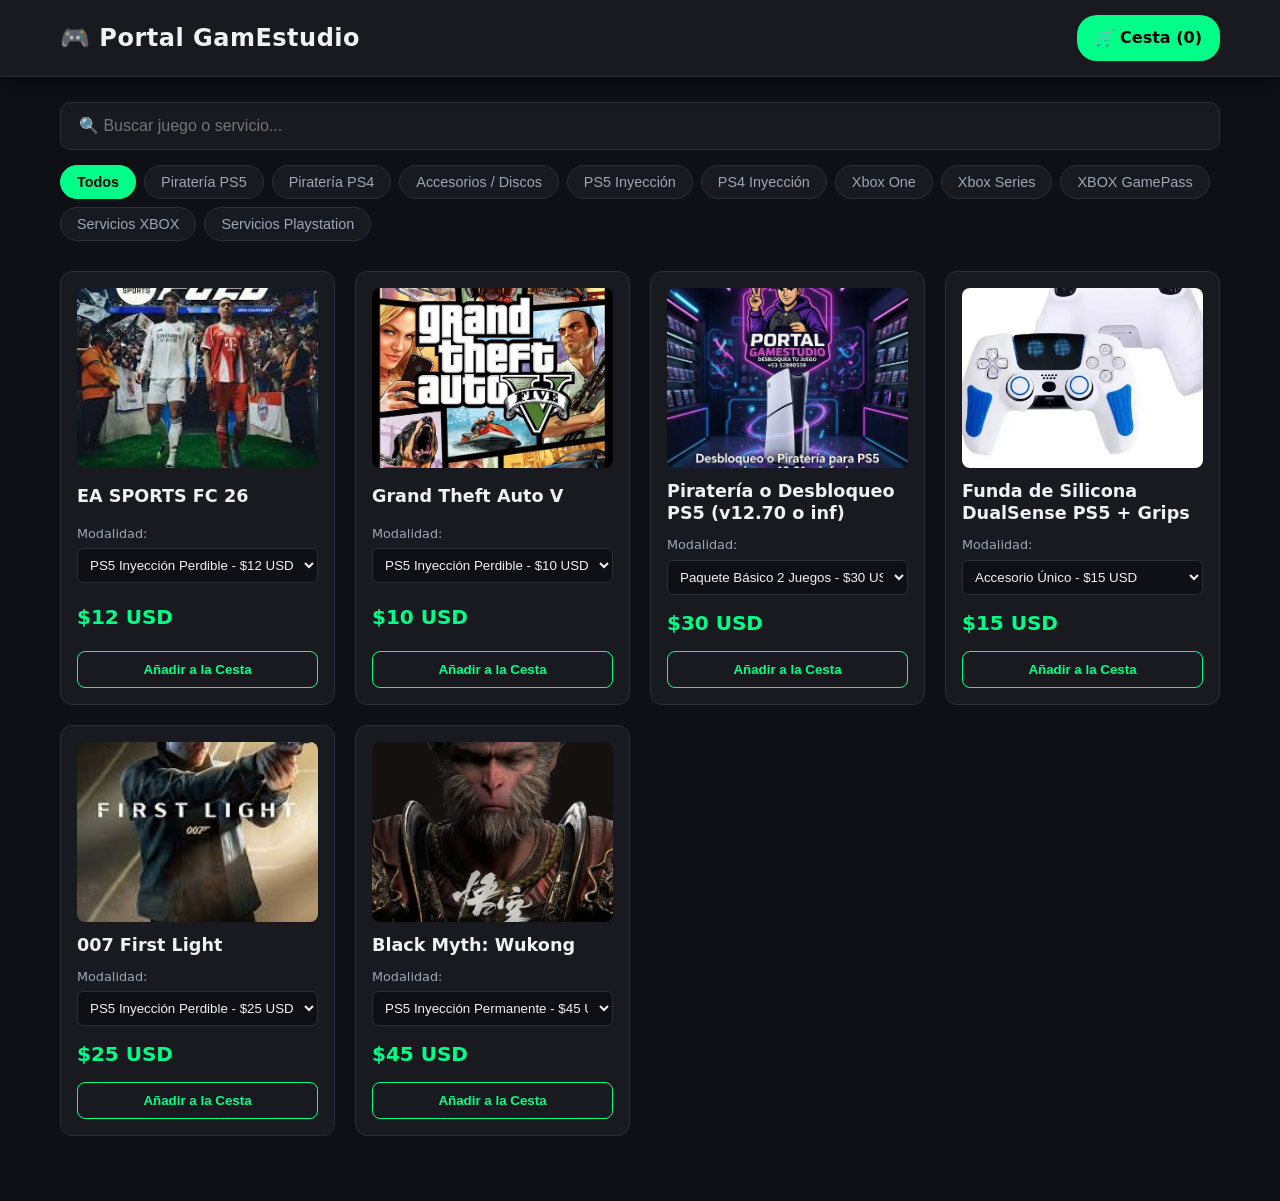
==== commit 407f8820: "Update index.html" ====
--- a/index.html
+++ b/index.html
@@ -60,7 +60,7 @@
           <option value="Domicilio">Envío a Domicilio</option>
         </select>
 
-        <!-- Campo de Dirección (Solo visible si selecciona Domicilio) -->
+        <!-- Campo de Dirección -->
         <div id="address-group" style="display: none; margin-top: 10px;">
           <label>Dirección de entrega (La Habana):</label>
           <input type="text" id="client-address" placeholder="Ej: Calle 31 #4205 e/ 42 y 44, Marianao">
--- a/styles.css
+++ b/styles.css
@@ -1,154 +1,155 @@
+/* ==========================================================================
+   1. VARIABLES Y CONFIGURACIÓN GENERAL
+   ========================================================================== */
 :root {
-  --bg-primary: #0f172a;
-  --bg-secondary: #1e293b;
-  --bg-card: #1e293b;
-  --accent: #3b82f6;
-  --accent-hover: #2563eb;
-  --text-main: #f8fafc;
-  --text-muted: #94a3b8;
-  --border: #334155;
-  --danger: #ef4444;
-  --success: #22c55e;
-  --radius: 12px;
+  --bg-primary: #0f1015;
+  --bg-card: #181a20;
+  --bg-modal: #1c1f26;
+  --accent-color: #00ff88;
+  --accent-hover: #00cc6a;
+  --text-main: #f0f0f5;
+  --text-muted: #a0a5b5;
+  --border-color: #2a2e39;
+  --danger-color: #ff4757;
+  --font-family: 'Segoe UI', system-ui, -apple-system, sans-serif;
 }
 
 * {
   box-sizing: border-box;
   margin: 0;
   padding: 0;
-  font-family: 'Inter', sans-serif;
 }
 
 body {
   background-color: var(--bg-primary);
   color: var(--text-main);
-  min-height: 100vh;
+  font-family: var(--font-family);
+  line-height: 1.6;
   padding-bottom: 40px;
 }
 
-/* HEADER */
+/* ==========================================================================
+   2. ENCABEZADO (HEADER)
+   ========================================================================== */
 header {
-  background-color: var(--bg-secondary);
-  border-bottom: 1px solid var(--border);
+  background-color: var(--bg-card);
+  border-bottom: 1px solid var(--border-color);
   position: sticky;
   top: 0;
-  z-index: 100;
+  z-index: 1000;
+  box-shadow: 0 4px 20px rgba(0, 0, 0, 0.5);
 }
 
 .header-container {
   max-width: 1200px;
   margin: 0 auto;
-  padding: 1rem 1.5rem;
+  padding: 15px 20px;
   display: flex;
   justify-content: space-between;
   align-items: center;
 }
 
-.logo {
-  font-size: 1.25rem;
-  font-weight: 800;
-  letter-spacing: -0.5px;
-}
-
-.logo span {
-  color: var(--accent);
+header h1 {
+  font-size: 1.5rem;
+  color: var(--text-main);
+  letter-spacing: 0.5px;
 }
 
 .cart-btn {
-  background: var(--accent);
-  color: white;
-  border: none;
-  padding: 0.6rem 1.2rem;
-  border-radius: var(--radius);
-  font-weight: 600;
-  cursor: pointer;
-  transition: background 0.2s;
-  display: flex;
-  align-items: center;
-  gap: 8px;
+  background: var(--accent-color);
+  color: #000;
+  font-weight: bold;
+  padding: 10px 18px;
+  border-radius: 20px;
+  cursor: pointer;
+  transition: transform 0.2s ease, background 0.2s ease;
 }
 
 .cart-btn:hover {
   background: var(--accent-hover);
-}
-
-#cart-count {
-  background: white;
-  color: var(--accent);
-  padding: 2px 8px;
-  border-radius: 20px;
-  font-size: 0.85rem;
-}
-
-/* CONTAINER */
-.container {
+  transform: scale(1.03);
+}
+
+/* ==========================================================================
+   3. CONTROLES: BUSCADOR Y CATEGORÍAS
+   ========================================================================== */
+.main-container {
   max-width: 1200px;
-  margin: 2rem auto;
-  padding: 0 1.5rem;
-}
-
-/* BUSCADOR Y FILTROS */
+  margin: 25px auto;
+  padding: 0 20px;
+}
+
 .controls {
-  margin-bottom: 2rem;
+  margin-bottom: 30px;
   display: flex;
   flex-direction: column;
-  gap: 1rem;
-}
-
-.search-box input {
-  width: 100%;
-  padding: 0.8rem 1rem;
-  background: var(--bg-secondary);
-  border: 1px solid var(--border);
-  border-radius: var(--radius);
-  color: white;
+  gap: 15px;
+}
+
+#search-input {
+  width: 100%;
+  padding: 14px 18px;
+  border-radius: 10px;
+  border: 1px solid var(--border-color);
+  background-color: var(--bg-card);
+  color: var(--text-main);
   font-size: 1rem;
   outline: none;
-}
-
-.search-box input:focus {
-  border-color: var(--accent);
+  transition: border-color 0.2s ease;
+}
+
+#search-input:focus {
+  border-color: var(--accent-color);
 }
 
 .categories {
   display: flex;
-  gap: 0.5rem;
-  overflow-x: auto;
-  padding-bottom: 0.5rem;
+  flex-wrap: wrap;
+  gap: 8px;
 }
 
 .cat-btn {
-  background: var(--bg-secondary);
-  border: 1px solid var(--border);
+  background-color: var(--bg-card);
   color: var(--text-muted);
-  padding: 0.5rem 1rem;
-  border-radius: var(--radius);
-  cursor: pointer;
-  white-space: nowrap;
-  font-weight: 500;
-}
-
-.cat-btn.active, .cat-btn:hover {
-  background: var(--accent);
-  color: white;
-  border-color: var(--accent);
-}
-
-/* GRILLA */
-.grid {
+  border: 1px solid var(--border-color);
+  padding: 8px 16px;
+  border-radius: 20px;
+  cursor: pointer;
+  font-size: 0.9rem;
+  transition: all 0.2s ease;
+}
+
+.cat-btn:hover,
+.cat-btn.active {
+  background-color: var(--accent-color);
+  color: #000;
+  border-color: var(--accent-color);
+  font-weight: 600;
+}
+
+/* ==========================================================================
+   4. GRILLA DE PRODUCTOS Y TARJETAS
+   ========================================================================== */
+.product-grid {
   display: grid;
   grid-template-columns: repeat(auto-fill, minmax(260px, 1fr));
-  gap: 1.5rem;
+  gap: 20px;
 }
 
 .product-card {
-  background: var(--bg-card);
-  border: 1px solid var(--border);
-  border-radius: var(--radius);
-  padding: 1rem;
+  background-color: var(--bg-card);
+  border: 1px solid var(--border-color);
+  border-radius: 12px;
+  padding: 16px;
   display: flex;
   flex-direction: column;
-  gap: 0.8rem;
+  justify-content: space-between;
+  transition: transform 0.2s ease, box-shadow 0.2s ease;
+}
+
+.product-card:hover {
+  transform: translateY(-4px);
+  box-shadow: 0 8px 25px rgba(0, 0, 0, 0.4);
 }
 
 .product-card img {
@@ -156,172 +157,270 @@
   height: 180px;
   object-fit: cover;
   border-radius: 8px;
+  margin-bottom: 12px;
+  background-color: #000;
 }
 
 .product-card h3 {
   font-size: 1.1rem;
-  font-weight: 600;
+  margin-bottom: 10px;
+  line-height: 1.3;
 }
 
 .option-select-container {
-  display: flex;
-  flex-direction: column;
-  gap: 0.3rem;
-  font-size: 0.85rem;
+  margin-bottom: 12px;
+}
+
+.option-select-container label {
+  display: block;
+  font-size: 0.8rem;
   color: var(--text-muted);
-}
-
-.option-select-container select {
-  background: var(--bg-primary);
-  border: 1px solid var(--border);
-  color: white;
-  padding: 0.5rem;
+  margin-bottom: 4px;
+}
+
+.product-card select {
+  width: 100%;
+  padding: 8px;
   border-radius: 6px;
+  border: 1px solid var(--border-color);
+  background-color: var(--bg-primary);
+  color: var(--text-main);
   outline: none;
 }
 
-.price {
+.product-card .price {
   font-size: 1.25rem;
-  font-weight: 700;
-  color: var(--success);
+  font-weight: bold;
+  color: var(--accent-color);
+  margin-bottom: 12px;
 }
 
 .btn-add {
-  background: var(--accent);
-  color: white;
-  border: none;
-  padding: 0.7rem;
-  border-radius: 8px;
-  font-weight: 600;
-  cursor: pointer;
-  transition: background 0.2s;
+  background-color: transparent;
+  color: var(--accent-color);
+  border: 1px solid var(--accent-color);
+  padding: 10px;
+  border-radius: 8px;
+  font-weight: bold;
+  cursor: pointer;
+  width: 100%;
+  transition: all 0.2s ease;
 }
 
 .btn-add:hover {
-  background: var(--accent-hover);
-}
-
-/* MODAL */
-.modal-overlay {
+  background-color: var(--accent-color);
+  color: #000;
+}
+
+/* ==========================================================================
+   5. MODAL DEL CARRITO / CESTA
+   ========================================================================== */
+.cart-modal {
+  display: none;
   position: fixed;
   top: 0;
   left: 0;
   width: 100%;
   height: 100%;
-  background: rgba(0, 0, 0, 0.7);
-  display: none;
+  background-color: rgba(0, 0, 0, 0.75);
+  backdrop-filter: blur(4px);
+  z-index: 1500;
   justify-content: center;
   align-items: center;
-  z-index: 1000;
-}
-
-.modal-content {
-  background: var(--bg-secondary);
-  border: 1px solid var(--border);
-  width: 90%;
+  padding: 15px;
+}
+
+.cart-content {
+  background-color: var(--bg-modal);
+  border: 1px solid var(--border-color);
+  border-radius: 14px;
+  width: 100%;
   max-width: 500px;
   max-height: 90vh;
-  border-radius: var(--radius);
-  display: flex;
-  flex-direction: column;
-  overflow: hidden;
-}
-
-.modal-header {
-  padding: 1rem;
-  border-bottom: 1px solid var(--border);
+  overflow-y: auto;
+  padding: 24px;
+  box-shadow: 0 10px 30px rgba(0, 0, 0, 0.6);
+}
+
+.cart-content h2 {
+  margin-bottom: 15px;
+  font-size: 1.4rem;
+  border-bottom: 1px solid var(--border-color);
+  padding-bottom: 10px;
+}
+
+.cart-list {
+  list-style: none;
+  margin-bottom: 15px;
+  max-height: 180px;
+  overflow-y: auto;
+}
+
+.cart-item-row {
   display: flex;
   justify-content: space-between;
   align-items: center;
-}
-
-.close-btn {
-  background: none;
-  border: none;
-  color: var(--text-muted);
-  font-size: 1.2rem;
-  cursor: pointer;
-}
-
-.modal-body {
-  padding: 1rem;
-  overflow-y: auto;
-  display: flex;
-  flex-direction: column;
-  gap: 1rem;
-}
-
-.cart-list {
-  list-style: none;
-  display: flex;
-  flex-direction: column;
-  gap: 0.8rem;
-}
-
-.cart-item-row {
-  display: flex;
-  justify-content: space-between;
-  align-items: center;
-  background: var(--bg-primary);
-  padding: 0.8rem;
-  border-radius: 8px;
+  padding: 10px 0;
+  border-bottom: 1px solid var(--border-color);
+}
+
+.cart-item-row small span {
+  color: var(--accent-color);
 }
 
 .btn-delete {
   background: none;
   border: none;
   cursor: pointer;
-}
-
-.conversion-box {
-  background: var(--bg-primary);
-  padding: 0.8rem;
-  border-radius: 8px;
-  margin-top: 0.5rem;
-  border: 1px dashed var(--accent);
-}
-
+  font-size: 1rem;
+  padding: 4px;
+}
+
+.cart-total {
+  background-color: var(--bg-primary);
+  padding: 12px 16px;
+  border-radius: 8px;
+  margin-bottom: 20px;
+  border: 1px solid var(--border-color);
+}
+
+/* Formulario dentro del modal */
 .form-group {
   display: flex;
   flex-direction: column;
-  gap: 0.4rem;
-  margin-bottom: 0.8rem;
-}
-
-.form-group input, .form-group select, .form-group textarea {
-  background: var(--bg-primary);
-  border: 1px solid var(--border);
-  color: white;
-  padding: 0.6rem;
+  gap: 8px;
+  margin-bottom: 20px;
+}
+
+.form-group label {
+  font-size: 0.85rem;
+  color: var(--text-muted);
+}
+
+.form-group input,
+.form-group select {
+  width: 100%;
+  padding: 10px 12px;
   border-radius: 6px;
-}
-
-.btn-checkout {
-  width: 100%;
-  background: #25d366;
-  color: white;
+  border: 1px solid var(--border-color);
+  background-color: var(--bg-primary);
+  color: var(--text-main);
+  outline: none;
+  font-size: 0.95rem;
+}
+
+.form-group input:focus,
+.form-group select:focus {
+  border-color: var(--accent-color);
+}
+
+/* Botones del Modal */
+.btn-whatsapp {
+  width: 100%;
+  background-color: #25d366;
+  color: #fff;
   border: none;
-  padding: 0.8rem;
-  font-weight: 700;
-  border-radius: 8px;
-  cursor: pointer;
-  margin-top: 0.5rem;
-}
-
-/* TOAST */
-#toast-container {
+  padding: 12px;
+  border-radius: 8px;
+  font-weight: bold;
+  font-size: 1rem;
+  cursor: pointer;
+  margin-bottom: 10px;
+  transition: background-color 0.2s ease;
+}
+
+.btn-whatsapp:hover {
+  background-color: #1eb956;
+}
+
+.btn-close {
+  width: 100%;
+  background-color: transparent;
+  color: var(--text-muted);
+  border: 1px solid var(--border-color);
+  padding: 10px;
+  border-radius: 8px;
+  cursor: pointer;
+  transition: background-color 0.2s ease;
+}
+
+.btn-close:hover {
+  background-color: var(--border-color);
+  color: var(--text-main);
+}
+
+/* ==========================================================================
+   6. NOTIFICACIONES FLOTANTES (TOAST NOTIFICATIONS)
+   ========================================================================== */
+.toast-container {
   position: fixed;
   bottom: 20px;
   right: 20px;
   z-index: 2000;
+  display: flex;
+  flex-direction: column;
+  gap: 10px;
+  max-width: 90%;
 }
 
 .toast {
-  background: var(--bg-secondary);
-  border: 1px solid var(--accent);
-  color: white;
-  padding: 1rem 1.5rem;
-  border-radius: var(--radius);
-  margin-top: 10px;
-  box-shadow: 0 4px 12px rgba(0, 0, 0, 0.5);
-}
+  background: var(--bg-modal);
+  color: var(--text-main);
+  border-left: 4px solid var(--accent-color);
+  padding: 12px 20px;
+  border-radius: 8px;
+  box-shadow: 0 4px 15px rgba(0, 0, 0, 0.5);
+  font-size: 0.95rem;
+  display: flex;
+  align-items: center;
+  gap: 10px;
+  animation: slideIn 0.3s ease, fadeOut 0.3s ease 2.7s forwards;
+}
+
+@keyframes slideIn {
+  from {
+    transform: translateX(100%);
+    opacity: 0;
+  }
+  to {
+    transform: translateX(0);
+    opacity: 1;
+  }
+}
+
+@keyframes fadeOut {
+  from {
+    opacity: 1;
+  }
+  to {
+    opacity: 0;
+  }
+}
+
+/* ==========================================================================
+   7. ADAPTACIONES MÓVILES (RESPONSIVE)
+   ========================================================================== */
+@media (max-width: 600px) {
+  .header-container {
+    padding: 12px 15px;
+  }
+
+  header h1 {
+    font-size: 1.2rem;
+  }
+
+  .cart-btn {
+    padding: 8px 14px;
+    font-size: 0.9rem;
+  }
+
+  .product-grid {
+    grid-template-columns: 1fr;
+  }
+
+  .toast-container {
+    left: 10px;
+    right: 10px;
+    bottom: 10px;
+  }
+}
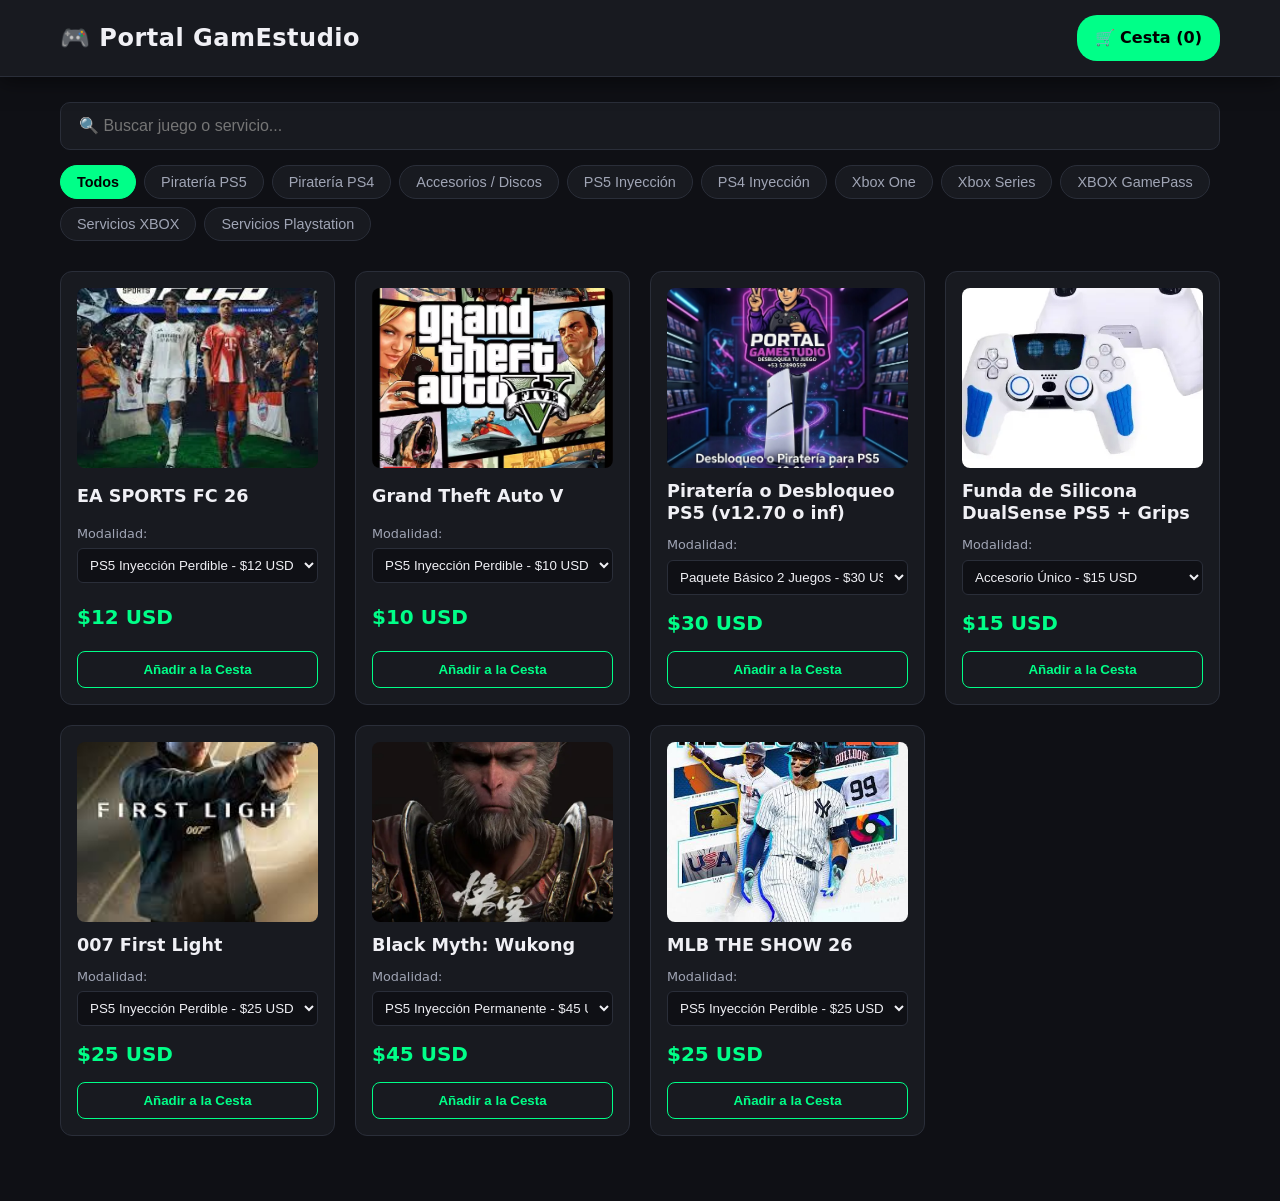
==== commit 3ad2647a: "Update index.html" ====
--- a/index.html
+++ b/index.html
@@ -80,7 +80,7 @@
         <input type="tel" id="client-phone" placeholder="Ej: 5351234567">
       </div>
 
-      <button class="btn-whatsapp" onclick="sendWhatsAppOrder()">📲 Enviar Pedido por WhatsApp</button>
+      <button class="btn-whatsapp" id="btn-send-order" onclick="sendWhatsAppOrder()">📲 Enviar Pedido por WhatsApp</button>
       <button class="btn-close" onclick="toggleCart()">Cerrar</button>
     </div>
   </div>
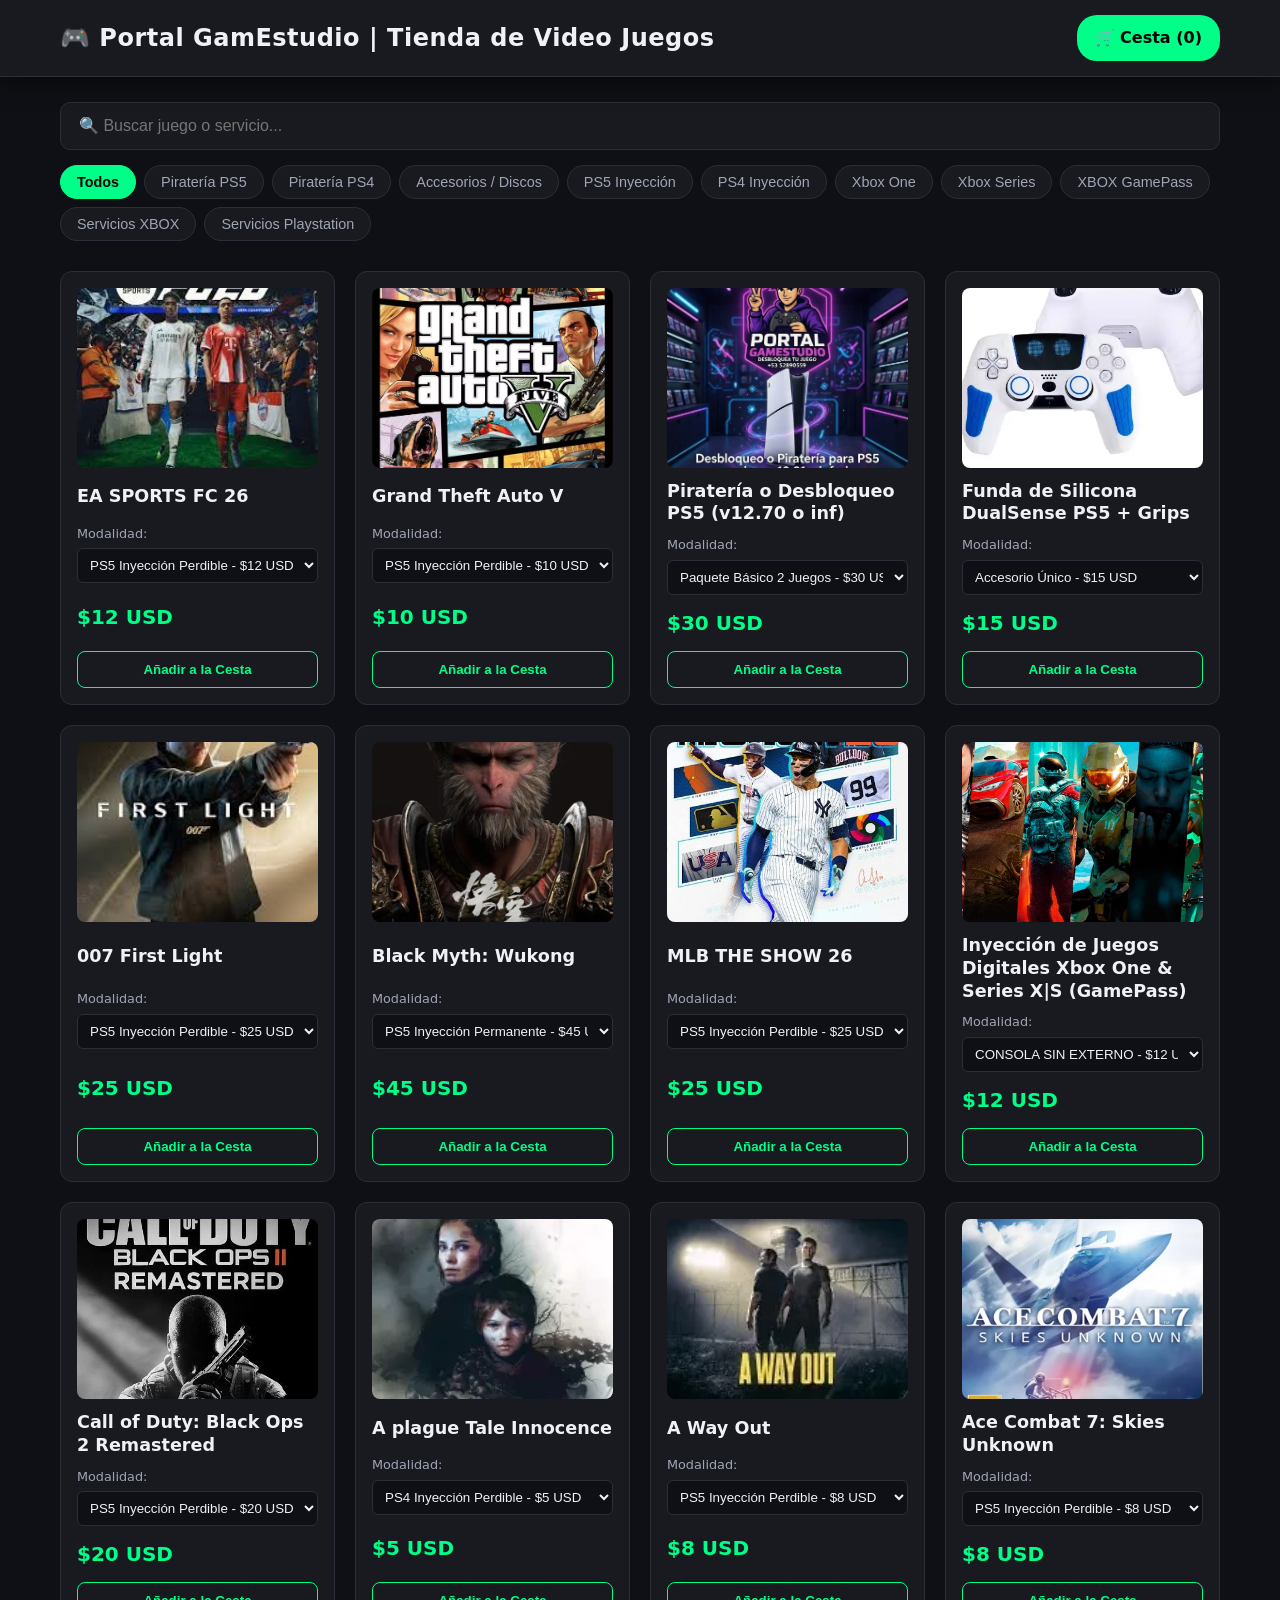
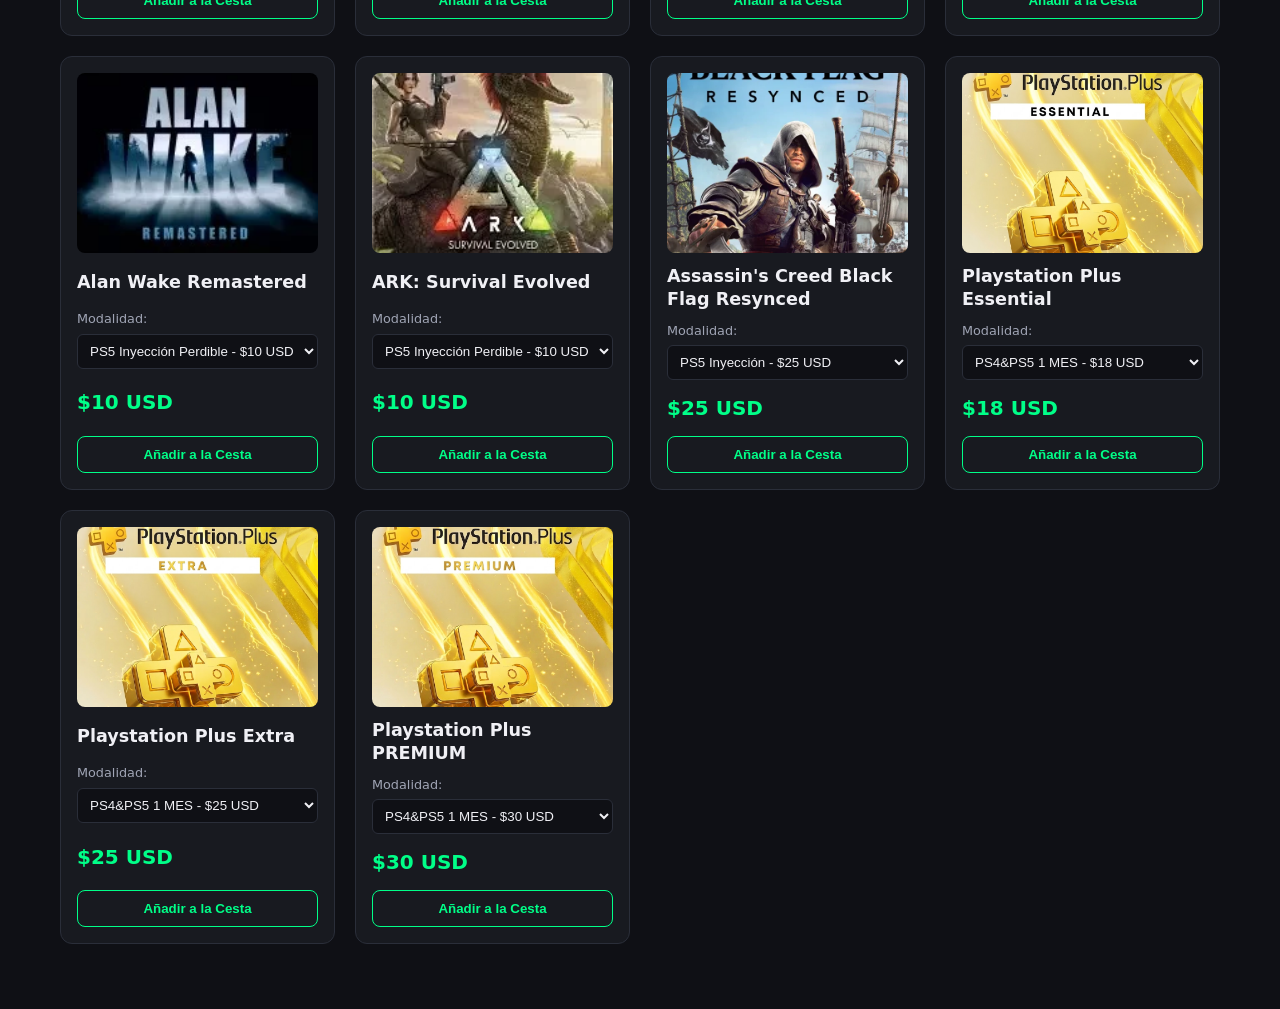
==== commit d2fb20fd: "Update index.html" ====
--- a/index.html
+++ b/index.html
@@ -10,7 +10,7 @@
 
   <header>
     <div class="header-container">
-      <h1>🎮 Portal GamEstudio</h1>
+      <h1>🎮 Portal GamEstudio | Tienda de Video Juegos</h1>
       <div class="cart-btn" onclick="toggleCart()">
         🛒 Cesta (<span id="cart-count">0</span>)
       </div>
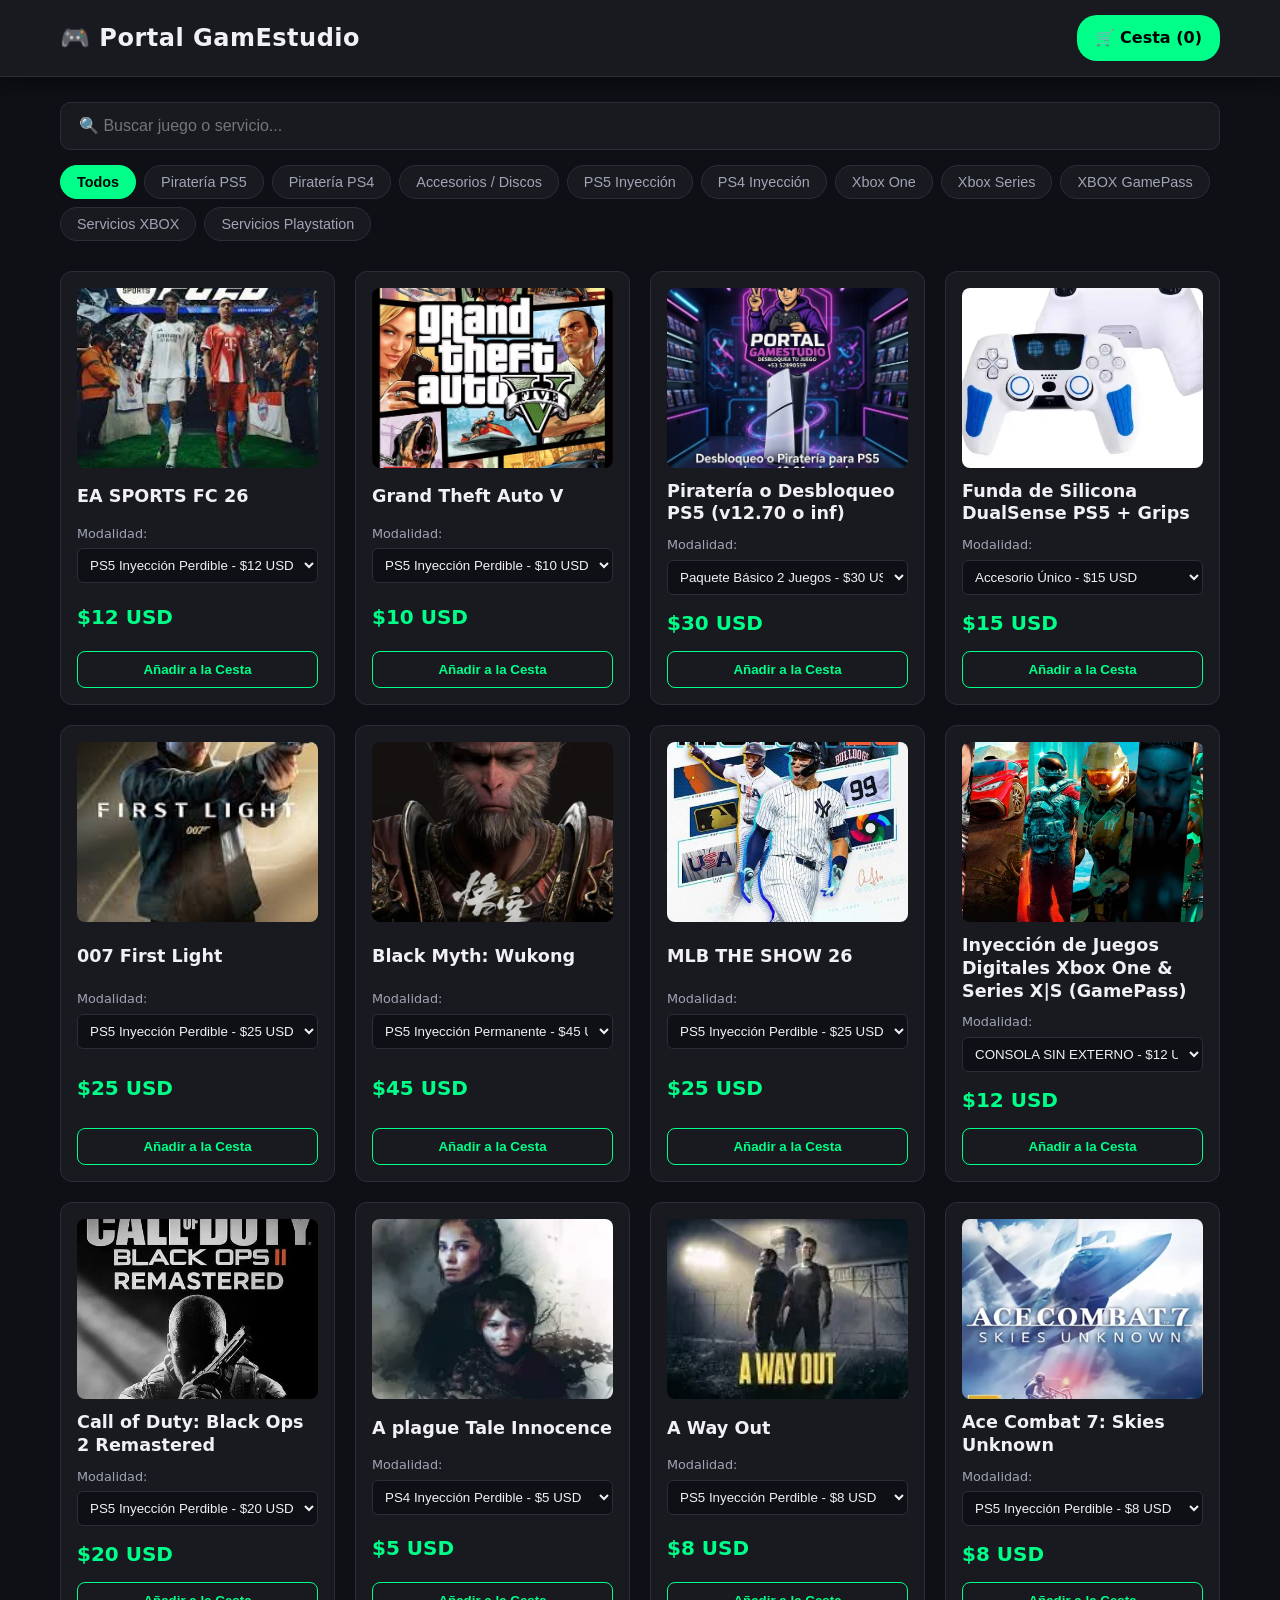
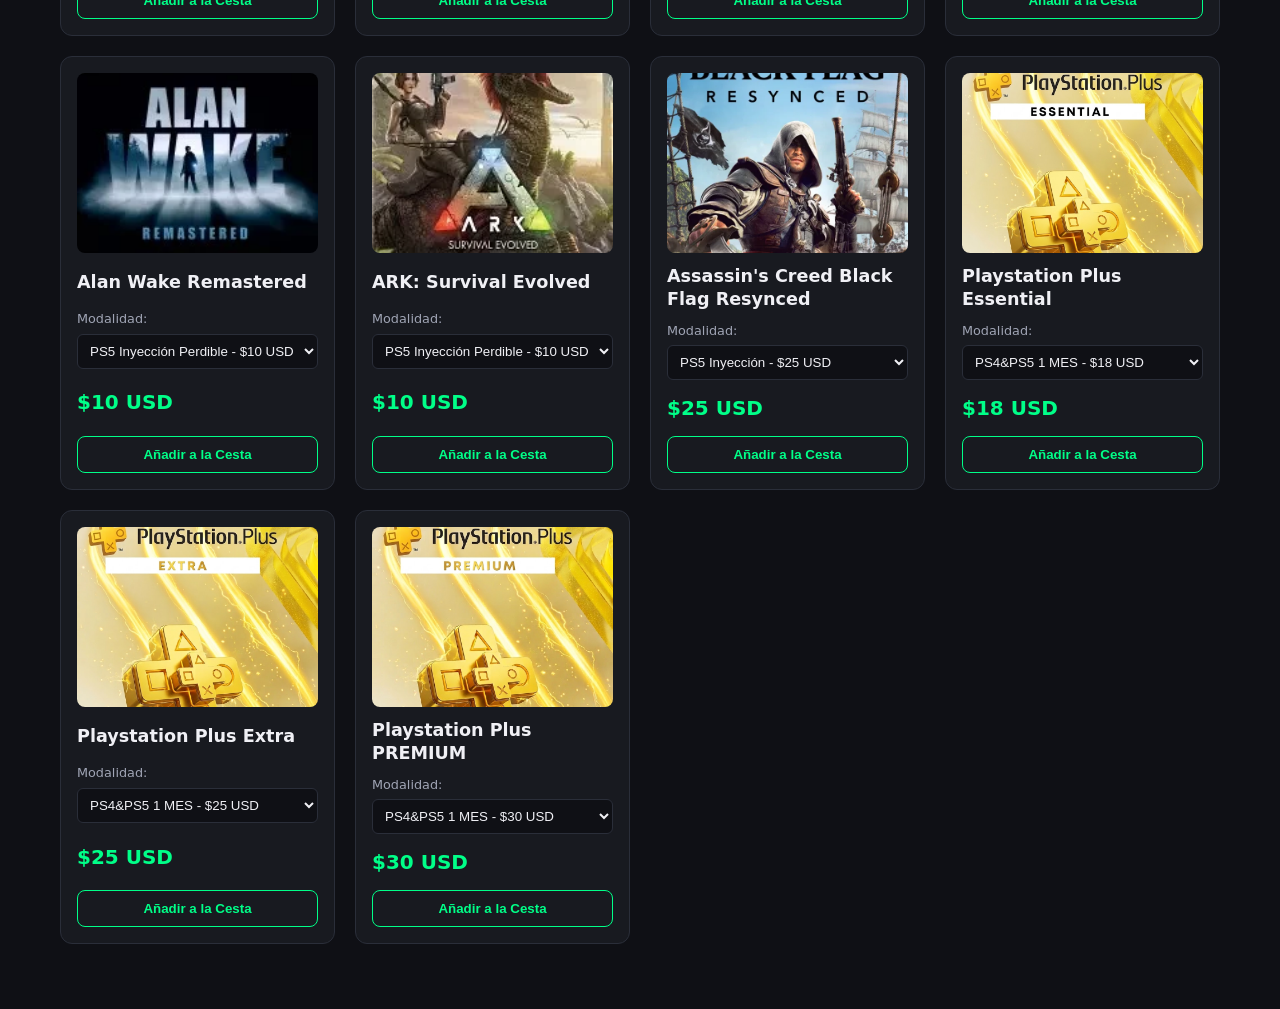
==== commit f5768cba: "Update index.html" ====
--- a/index.html
+++ b/index.html
@@ -10,7 +10,7 @@
 
   <header>
     <div class="header-container">
-      <h1>🎮 Portal GamEstudio | Tienda de Video Juegos</h1>
+      <h1>🎮 Portal GamEstudio </h1>
       <div class="cart-btn" onclick="toggleCart()">
         🛒 Cesta (<span id="cart-count">0</span>)
       </div>
